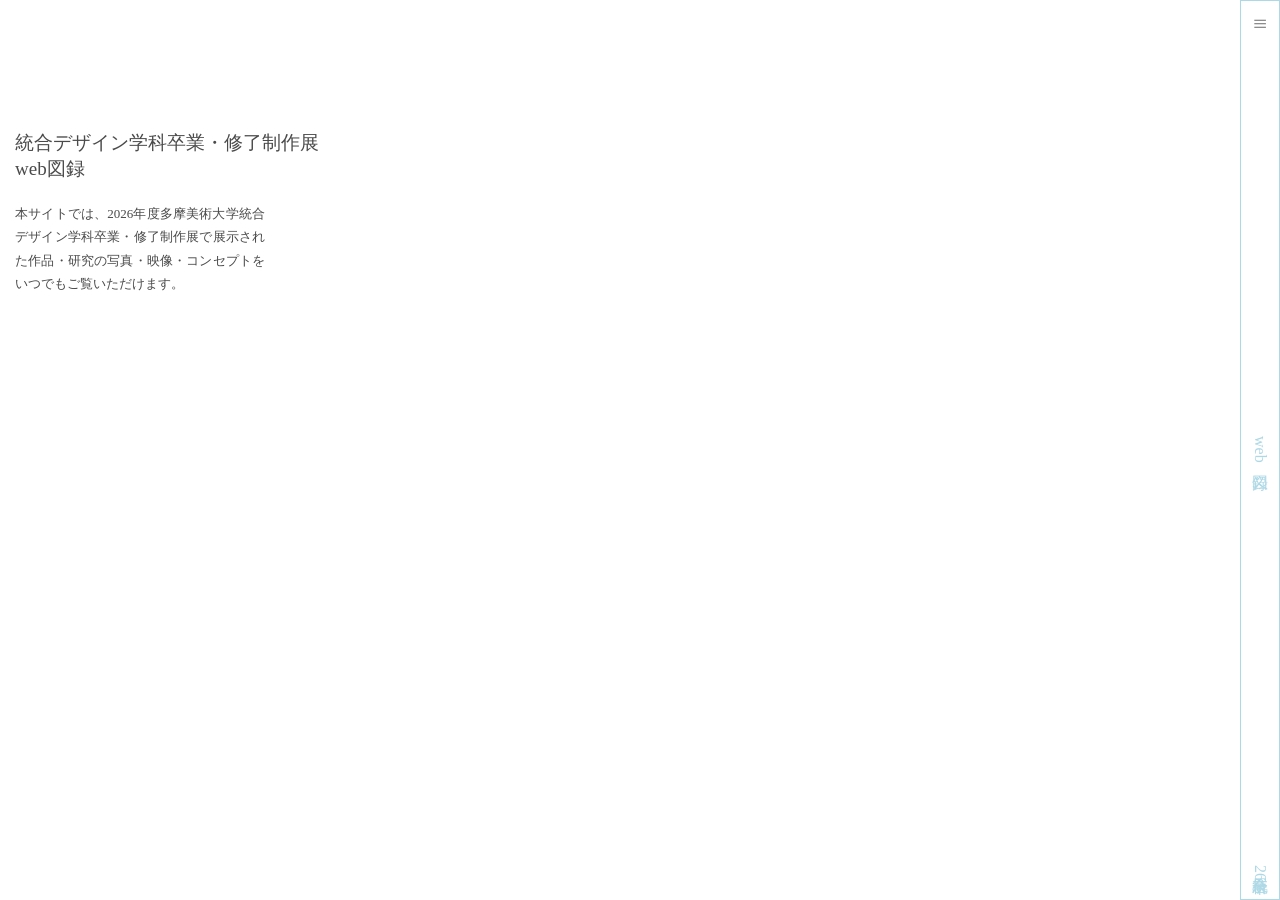
==== index.html @ fc5535fb "update after3/24meeting" ====
<!DOCTYPE html>
<html lang="ja">
<head>
    <meta charset="UTF-8">
    <meta name="viewport" content="width=device-width, initial-scale=1.0">
    <title>Prototype / 統合デザイン学科卒業・修了制作展2026 / web図録</title>
    <link rel="stylesheet" href="common.css">
    <link rel="stylesheet" href="index.css">

</head>

<body>


<!---->

<div class="app-container">


  <main class="main-window">
    <div class="content-wrapper">

      <section class="filter-tags"></section>

      <section class="web-title">
        <a class="title" href="index.html">統合デザイン学科卒業・修了制作展<br>web図録</a>
        <div class="titletext">本サイトでは、2026年度多摩美術大学統合デザイン学科卒業・修了制作展で展示された作品・研究の写真・映像・コンセプトをいつでもご覧いただけます。</div>
      </section>

      <div id="work-list" class="work-grid"></div>

      <div style="height: 400px;"></div> <!--（スクロール確認用のダミー余白）-->
    </div>
  </main>





<nav class="side-bar" id="side-bar">
    <div class="fixed-labels">
      <div class="bar-icon"  id="menu-icon-toggle"><span>≡</span></div>
      <div class="bar-mid"><span class="vertical-text">web図録</span></div>
      <div class="bar-low"><span class="vertical-text">統合卒展26</span></div>
    </div>


<!--左揃えしたいグループを一塊=wrapperにしていき、その中で左揃えにする-->
  <div class="menu-content" id="menu-content">
      <div class="menu-links-wrapper">
        <div class="menu-links">
          <div><a href="index.html" class="linktoTop">web図録トップ</a></div>
          <div><a class="linktoCredit">クレジット</a></div>
          <div><a href="https://integrated.jp/gw26/" class="linktoExhibitionsite">当日のサイト</a></div>
          <div class="sns-links">
            <span><a href="https://www.instagram.com/integrated_gw">Instagram</a></span>
            <span><a href="https://x.com/integrated_gw">X</a></span>
          </div>
        </div>
      </div>

    <div class="exhibition-title">
      <div class="title-jp">
        多摩美術大学<br>
        統合デザイン学科<br>
        卒業・修了制作展 2026
      </div>
      <div class="title-en">
        Tama Art University<br>
        Department of Integrated Design<br>
        Graduation Show 2026
      </div>
    </div>

  <p class="gimmick-info">（つぶつぶをクリックしてみてください。）</p>
  </div>

</nav>




</div>





<script src="common.js"></script>
<script src="index.js"></script>


</body>

</html>
---- common.css ----
html, body {
  width: 100%;
  height: 100%;
  margin: 0;
  padding: 0;
  overflow-x: hidden; /* 横方向のはみ出しを隠す */
  /*position: fixed;*/    /* iPhoneでの「引っ張り更新」などの余計な動きを止める（任意） */
  font-family: "Times","Yu Gothic","游ゴシック",serif;
}


/* 画面全体の器 */
.app-container {
  display: flex;         /* 横並びにする */
  width: 100vw;          /* 画面の横幅いっぱい */
  height: 100vh;         /* 画面の縦幅いっぱい（ここが重要！） */
  overflow: hidden;      /* 画面全体がガタガタ動くのを防ぐ */
}

/* 左側のメイン窓 */
.main-window {
  position: relative;
  padding-top: 0;
  margin-top: 0;
  /*width: calc(100vw - 40px); /*サイドバーの幅を変えたらここも買えること*/
  flex: 1; /* 残りの幅を全て使用する指示 */
  height: 100%;          /* 親（container）と同じ高さにする */
  overflow-y: auto;      /* 中身が溢れたら、この窓の中だけでスクロールさせる */
  overflow-x: hidden;
  z-index: 1;         /* サイドバーより低い数字 */
  -webkit-overflow-scrolling: touch; /* iPhoneでヌルヌル動かすための設定 */
  background-color: #fff;

  /* --- スクロールバーを隠す設定 --- */
  -ms-overflow-style: none;    /* IE, Edge用 */
  scrollbar-width: none;       /* Firefox用 */
}

/* Chrome, Safari, iPhone用 */
.main-window::-webkit-scrollbar {
  display: none;
}




/* メインコンテンツ：バーの幅(40px)分だけ右を空ける */
.sidebar-underrayer{
  padding-right: 40px; 
  box-sizing: border-box;
}

/* 右側のサイドバー */
/* 3/24を受けて、サイドバーについて、メニューを開いていない時はサイドバーのエリア越しに背後をスクロールできるようにする */
.side-bar {
  width: 40px;
  height: 100dvh;  /* safariでは下にあるUIで文字が隠れたりするので、動的ビューポートの高さ(dynamic viewport height)を指定 */
  right: 0;
  top: 0;
  background-color: transparent;
  box-shadow: none;
  /*flex-shrink: 0;        /* 画面が狭くなってもバーが潰れないようにする */

  cursor: pointer;
  position: fixed;
  display: flex;
  align-items: center;
  justify-content: center;
  z-index: 700;

  pointer-events: none; /* サイドバーの初期状態を、指が通り抜ける設定にするため、autoではなくnoneへ */
  touch-action: none; /* このエリアでのスクロールをブラウザに無視させる */

  box-sizing: border-box; /* paddingを幅に含める */
  padding: 20px;
  /*transition: width 0.4s ease;*/
}
.side-bar.is-open {
  width: 100vw;
  background-color: #fff;
  box-shadow: inset 0 0 0 3px #add8e6;
  padding-right: 40px; /* 右側のバーの幅分、内側に押し戻す */
  pointer-events: auto; /* 開いているときは操作可能にするため追加 */
  overflow-y: auto;
}
.side-bar.is-open .fixed-labels {
  background-color: transparent;
  box-shadow: none;
}

/* 縦書きテキスト */
.vertical-text {
  writing-mode: vertical-rl;
  color: #add8e6;
  font-family: "Times","Yu Mincho","游明朝体",serif;
  white-space: nowrap;   /* 改行を防ぐ */

  /* spanを「箱」として認識させ、中の文字を中央へ */
  display: inline-flex;
  align-items: center;
  justify-content: center;
  
  line-height: 1.2em;
  text-align: center;
  margin: 0;
  padding: 0;
  width: 1em;
  margin: 0 0 0 0;

  /* 閉じていても、文字やアイコンは触れるようにする */
  pointer-events: auto;
  touch-action: auto;
  cursor: pointer;
}
.fixed-labels{
  position: absolute;
  top: 0;
  right: 0;
  width: 40px;
  height: 100%;
  z-index: 20;

  display: flex;
  flex-direction: column; /*中身を縦に並べる*/
  justify-content: space-between; /*最初と最後を端っこに配置し、残りをその中央に配置=上中下に均等にばらけさせる*/
  align-items: center; /*横方向(幅の中央)に揃える*/
  box-sizing: border-box;
  pointer-events: none;
  padding: 10px 0 calc(15px + env(safe-area-inset-bottom)) 0;

  box-shadow: inset 0 0 0 1px #add8e6;  /* イラレの「線の位置：内側」と同じ挙動。4つ目の数値は線の広がりを指定 */
  background-color: #fff; /* 閉じている時の白い帯 */
}
/* メニュー画面の時のみ、サイドバー横幅分を引くのではなく画面全体を用いて文字情報を配置 */
/* flexboxは、どれかを基準にして他を順番に選ぶというときに使いやすい 
menu-contentが上端からどのくらいとか、SNSリンクとタイトルの間の距離はこのくらいとか指定してないのに空いているとき、flexboxの自動計算で決まっている。
align-itemsは左右、justfy-contentが上下*/
.menu-content {
  display: none;
  flex-direction: column;
  align-items: center;    /* 基本は全体を中央に寄せる */
  justify-content: center;
  
  width: 100vw; /*画面全体を使用に変更*/ /*calc(100% - 40px); /* 右側の40px（バーの文字分）を除いたエリアで中央に */
  height: 100vh;
  pointer-events: auto;
  font-family: "Times","Yu Gothic","游ゴシック",serif;
  box-sizing: border-box;
  position: relative;
  /*color: #0787ff; /* color: #4b4b4b; */
}
/* 開いた時だけ中身を出す */
.side-bar.is-open .menu-content {
  display: flex;
  flex-direction: column;
}
#menu-icon-toggle{
  color: #888;
  font-size: 25px;
  pointer-events: auto;
  cursor: pointer;
  z-index: 20;
  /*padding: 1px 0 0 0;*/

  /* 閉じていても、文字やアイコンは触れるようにする */
  pointer-events: auto;
  cursor: pointer;
  touch-action: auto;
}





.menu-links {
  display: flex;
  flex-direction: column;
  align-items: flex-start; /* 塊の中では左揃え */
  width: fit-content;      /* 中身の幅に合わせる */
  margin-bottom: 50px;     /* 下の展示和英タイトルとの余白 */
  line-height: 40px;
}
.menu-links a {
  text-decoration: under-line;
  color: #4a4a4a;
  text-align: left;
}
.menu-links-wrapper {
  display: flex;
  flex-direction: column;
  align-items: flex-start; /* ブロックの中のみ左揃え */
  width: fit-content;      /* 中身の幅に合わせる */
  margin-bottom: 80px;
}
.sns-links {
  display: flex;
  font-family: "Times";
  margin-top: 30px;
  gap: 30px;
  color: #4a4a4a;
}

.exhibition-title {
  display: flex;
  flex-direction: row;
  justify-content: center;
  align-items: flex-start;
  width: 100%;
  font-size: 12px;
  line-height: 1.5;
  white-space: nowrap;
  color: #4a4a4a; /* color: #4b4b4b;#0787ff; */
}
.title-jp{
  text-align: left;       /* ブロック内は左揃え */
  margin-right: 30px;     /* 和英タイトルの間の距離 */
}
.title-en {
  text-align: left;
}

.gimmick-info {
  position: absolute;
  bottom: max(70px, env(safe-area-inset-bottom));  left: 50%;
  transform: translateX(-50%);

  text-align: center;
  font-size: 12px;
  color: #888;
  width: 100%;
  white-space: nowrap;
}




/* iPhoneのタップハイライトを消す */
* {
  -webkit-tap-highlight-color: transparent;
}





/* 追加：各ブロック（タグ・題字・作品）を包む袋 */
.content-wrapper {
  display: flex;
  flex-direction: column; /* 中身を縦に並べる */
  align-items: flex-start; /* 中身を左寄せにする */
  width: 100%;
  padding-right: 40px;
  box-sizing: border-box; /* パディングを幅に含める */
}









/* 作品一覧用 */

/* 作品ひとつひとつの塊 */
.work-item {
  width: 100%;
  margin-bottom: 20px; /* 作品同士の縦の間隔 */
}

/* サムネイル画像 */
.work-thumbnail img {
  width: 100%;
  height: auto;
  display: block;
  /* 画像の下に隙間ができないように */
}

/* 作品名と作者名のエリア */
.work-info {
  margin-top: 7px; /* 作品名と画像の間を詰めたい場合はここ */
  display: flex;
  gap: 20px; /* 作品名と作者名の間の隙間 */
  font-size: 14px;
  color: #4a4a4a;
  padding: 0 5px; /* 少しだけ内側に寄せる */
  font-family: "Yu Gothic","游ゴシック",sans-serif;
}

.work-designer {
  color: #4a4a4a;
}

/* 画像が読み込まれるまでの背景（オプション） */
.work-thumbnail {
  background-color: #f9f9f9;
}





/* リンクの初期デザインを打ち消す */
.work-item-link {
  text-decoration: none; /* 下線を消す */
  color: inherit;        /* 文字色を親要素(黒)から引き継ぐ */
  display: block;        /* ブロック全体をクリック可能にする */
  width: 100%;
}

/* iPhoneでタップした時に少し反応させる（任意） */
.work-item-link:active {
  opacity: 0.7;
}
---- index.css ----
.filter-tags {
  font-family: "游ゴシック","Yu Gothic",sans-serif;
  font-size: 13px;
  color: #888;
  display: flex;
  flex-wrap: wrap;       /* 画面端で自動で次の行へ */
  line-height: 2;      /* 行間を少し空けてタップしやすく */
  word-break: break-all; /* 長い単語でも崩れないように */
  margin-top: 10px;
  margin-left: 10px;
}

.filter-tags span {
  cursor: pointer;
  /* padding: 0 5px; ← JSのスペースだけでなくCSSでも微調整可能 */
}
.filter-tags span.active {
  color: magenta;
}



.web-title{
    margin-top: 120px;
    margin-bottom: 0px;
    margin-left: 10px;
    margin-left: 10px;
    margin: 120px 20px 0px 15px;
}
.web-title .title{
    font-family: "Times","游明朝体","Yu Mincho";
    font-size: 19px;
    color: #4a4a4a;
}
.web-title .professor-name{
    font-family: "Times","游明朝体","Yu Mincho";
    font-size: 15px;
    color: #4a4a4a;
    margin-top: 7px;

}
.web-title .titletext{
    font-family: "Times","游明朝体","Yu Mincho";
    font-size: 13px;
    color: #4a4a4a;
    margin: 20px 0 60px 0;
    max-width: 250px;     /* 箱組みのために横幅制限 */
    line-height: 1.8;
    text-align: justify;
}
.web-title a.title {
    color: #4a4a4a;
    text-decoration: none;
}


/* ブロック3：作品一覧 */
.work-grid {
  display: flex;
  flex-direction: column;
  gap: 30px;
  font-family: "游ゴシック","Yu Gothic",sans-serif;
}
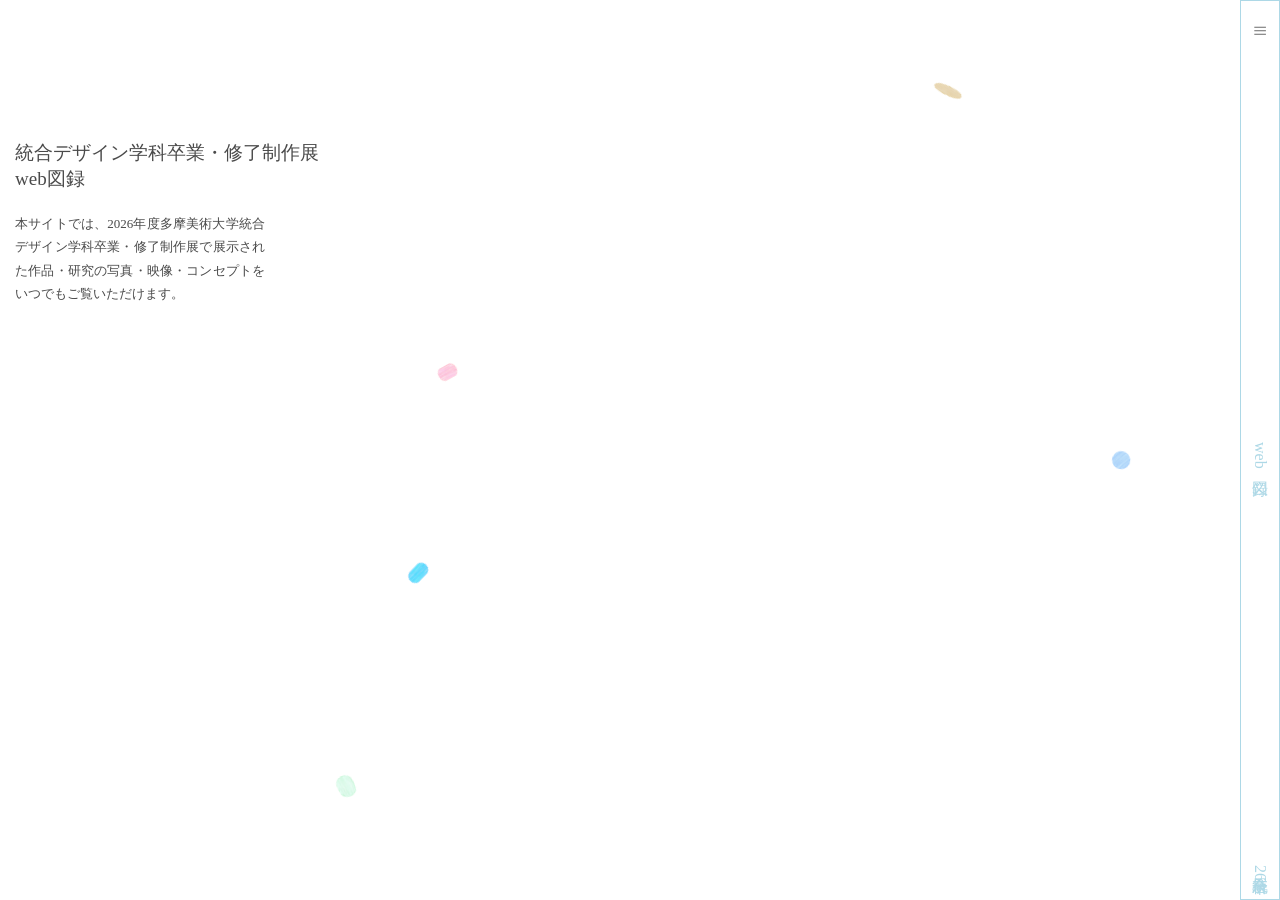
==== commit 5f9a87e3: "つぶつぶクリックギミックの追加をしました！" ====
--- a/index.html
+++ b/index.html
@@ -6,11 +6,13 @@
     <title>Prototype / 統合デザイン学科卒業・修了制作展2026 / web図録</title>
     <link rel="stylesheet" href="common.css">
     <link rel="stylesheet" href="index.css">
+    <link rel="stylesheet" href="tubu-float.css">
 
 </head>
 
 <body>
 
+<div id="tubu-stage" aria-hidden="true"></div>
 
 <!---->
 
@@ -20,10 +22,13 @@
   <main class="main-window">
     <div class="content-wrapper">
 
-      <section class="filter-tags"></section>
+      <div id="project-tags" class="filter-tags"></div>
+      <div id="material-tags" class="filter-tags"></div>
+
 
       <section class="web-title">
         <a class="title" href="index.html">統合デザイン学科卒業・修了制作展<br>web図録</a>
+        <div class="professor-name"></div>
         <div class="titletext">本サイトでは、2026年度多摩美術大学統合デザイン学科卒業・修了制作展で展示された作品・研究の写真・映像・コンセプトをいつでもご覧いただけます。</div>
       </section>
 
@@ -41,7 +46,7 @@
     <div class="fixed-labels">
       <div class="bar-icon"  id="menu-icon-toggle"><span>≡</span></div>
       <div class="bar-mid"><span class="vertical-text">web図録</span></div>
-      <div class="bar-low"><span class="vertical-text">統合卒展26</span></div>
+      <div class="bar-low"><a href="index.html" class="vertical-text link-to-Top"><span class="vertical-text">統合卒展26</span></a></div>
     </div>
 
 
@@ -88,6 +93,7 @@
 
 <script src="common.js"></script>
 <script src="index.js"></script>
+<script src="tubu-float.js"></script>
 
 
 </body>
--- a/common.css
+++ b/common.css
@@ -7,7 +7,7 @@
   padding: 0;
   overflow-x: hidden; /* 横方向のはみ出しを隠す */
   /*position: fixed;*/    /* iPhoneでの「引っ張り更新」などの余計な動きを止める（任意） */
-  font-family: "Times","Yu Gothic","游ゴシック",serif;
+  font-family: "Times","Times New Roman","游ゴシック","游ゴシック体","Yu Gothic","YuGothic",serif;
 }
 
 
@@ -46,11 +46,6 @@
 
 
 
-/* メインコンテンツ：バーの幅(40px)分だけ右を空ける */
-.sidebar-underrayer{
-  padding-right: 40px; 
-  box-sizing: border-box;
-}
 
 /* 右側のサイドバー */
 /* 3/24を受けて、サイドバーについて、メニューを開いていない時はサイドバーのエリア越しに背後をスクロールできるようにする */
@@ -63,7 +58,6 @@
   box-shadow: none;
   /*flex-shrink: 0;        /* 画面が狭くなってもバーが潰れないようにする */
 
-  cursor: pointer;
   position: fixed;
   display: flex;
   align-items: center;
@@ -74,14 +68,13 @@
   touch-action: none; /* このエリアでのスクロールをブラウザに無視させる */
 
   box-sizing: border-box; /* paddingを幅に含める */
-  padding: 20px;
   /*transition: width 0.4s ease;*/
 }
 .side-bar.is-open {
   width: 100vw;
   background-color: #fff;
   box-shadow: inset 0 0 0 3px #add8e6;
-  padding-right: 40px; /* 右側のバーの幅分、内側に押し戻す */
+  /*padding-right: 40px; /* 右側のバーの幅分、内側に押し戻す */
   pointer-events: auto; /* 開いているときは操作可能にするため追加 */
   overflow-y: auto;
 }
@@ -94,7 +87,7 @@
 .vertical-text {
   writing-mode: vertical-rl;
   color: #add8e6;
-  font-family: "Times","Yu Mincho","游明朝体",serif;
+  font-family: "Times","Times New Roman","游明朝体","游明朝","Yu Mincho","YuMincho",serif;
   white-space: nowrap;   /* 改行を防ぐ */
 
   /* spanを「箱」として認識させ、中の文字を中央へ */
@@ -107,7 +100,8 @@
   margin: 0;
   padding: 0;
   width: 1em;
-  margin: 0 0 0 0;
+  margin: 0 0;
+  text-decoration: none;
 
   /* 閉じていても、文字やアイコンは触れるようにする */
   pointer-events: auto;
@@ -138,18 +132,19 @@
 menu-contentが上端からどのくらいとか、SNSリンクとタイトルの間の距離はこのくらいとか指定してないのに空いているとき、flexboxの自動計算で決まっている。
 align-itemsは左右、justfy-contentが上下*/
 .menu-content {
+  width: 100vw; /*画面全体を使用に変更*/ /*calc(100% - 40px); /* 右側の40px（バーの文字分）を除いたエリアで中央に */
+  height: 100dvh;
+  
   display: none;
   flex-direction: column;
   align-items: center;    /* 基本は全体を中央に寄せる */
   justify-content: center;
   
-  width: 100vw; /*画面全体を使用に変更*/ /*calc(100% - 40px); /* 右側の40px（バーの文字分）を除いたエリアで中央に */
-  height: 100vh;
   pointer-events: auto;
-  font-family: "Times","Yu Gothic","游ゴシック",serif;
+  font-family: "Times","Times New Roman","游ゴシック","游ゴシック体","Yu Gothic","YuGothic",sans-serif;
   box-sizing: border-box;
   position: relative;
-  /*color: #0787ff; /* color: #4b4b4b; */
+  padding: 0 40px; /* 左右に40pxずつのマージンを設けて中央揃えを維持し、右端の固定テキストとの衝突を回避 */
 }
 /* 開いた時だけ中身を出す */
 .side-bar.is-open .menu-content {
@@ -159,17 +154,35 @@
 #menu-icon-toggle{
   color: #888;
   font-size: 25px;
-  pointer-events: auto;
-  cursor: pointer;
-  z-index: 20;
-  /*padding: 1px 0 0 0;*/
+  z-index: 900;
+  position: relative;
 
   /* 閉じていても、文字やアイコンは触れるようにする */
   pointer-events: auto;
   cursor: pointer;
   touch-action: auto;
-}
-
+
+  display: flex;           /* 中の ≡ や × を中央に寄せる */
+  align-items: center;     /* 垂直方向中央 */
+  justify-content: center; /* 水平方向中央 */
+
+  width: 40px;             /* バーの幅に合わせる */
+  height: 40px;            /* ≡,×ともに40pxの中に収める */
+  
+  font-size: 25px;         /* 記号の大きさ */
+  line-height: 1;          /* 行間の影響を排除 */
+}
+/* 下2つはサイドバー内の統合卒展26というトップへのリンクに関するもの */
+.link-to-top {
+  text-decoration: none;
+  color: #add8e6; /* 他の文字と色を合わせる */
+  display: block;
+  width: 100%;
+  height: 100%;
+}
+.link-to-top:hover {
+  opacity: 0.7;
+}
 
 
 
@@ -181,6 +194,7 @@
   width: fit-content;      /* 中身の幅に合わせる */
   margin-bottom: 50px;     /* 下の展示和英タイトルとの余白 */
   line-height: 40px;
+  font-family: "Times","Times New Roman","游明朝体","游明朝","Yu Mincho","YuMincho",serif;
 }
 .menu-links a {
   text-decoration: under-line;
@@ -196,7 +210,7 @@
 }
 .sns-links {
   display: flex;
-  font-family: "Times";
+  font-family: "Times","Times New Roman";
   margin-top: 30px;
   gap: 30px;
   color: #4a4a4a;
@@ -281,18 +295,16 @@
 
 /* 作品名と作者名のエリア */
 .work-info {
-  margin-top: 7px; /* 作品名と画像の間を詰めたい場合はここ */
+  margin-top: 7px; /* 作品名と画像の間の距離 */
+  margin-left: 4px;
   display: flex;
   gap: 20px; /* 作品名と作者名の間の隙間 */
   font-size: 14px;
   color: #4a4a4a;
   padding: 0 5px; /* 少しだけ内側に寄せる */
-  font-family: "Yu Gothic","游ゴシック",sans-serif;
-}
-
-.work-designer {
-  color: #4a4a4a;
-}
+  font-family: "游ゴシック","游ゴシック体","Yu Gothic","YuGothic",sans-serif;
+}
+
 
 /* 画像が読み込まれるまでの背景（オプション） */
 .work-thumbnail {
--- a/index.css
+++ b/index.css
@@ -4,7 +4,7 @@
 
 
 .filter-tags {
-  font-family: "游ゴシック","Yu Gothic",sans-serif;
+  font-family: "游ゴシック","游ゴシック体","Yu Gothic","YuGothic",sans-serif;
   font-size: 13px;
   color: #888;
   display: flex;
@@ -33,19 +33,19 @@
     margin: 120px 20px 0px 15px;
 }
 .web-title .title{
-    font-family: "Times","游明朝体","Yu Mincho";
+    font-family: "Times","Times New Roman","游明朝体","游明朝","Yu Mincho","YuMincho",serif;
     font-size: 19px;
     color: #4a4a4a;
 }
 .web-title .professor-name{
-    font-family: "Times","游明朝体","Yu Mincho";
+    font-family: "Times","Times New Roman","游明朝体","游明朝","Yu Mincho","YuMincho",serif;
     font-size: 15px;
     color: #4a4a4a;
     margin-top: 7px;
 
 }
 .web-title .titletext{
-    font-family: "Times","游明朝体","Yu Mincho";
+    font-family: "Times","Times New Roman","游明朝体","游明朝","Yu Mincho","YuMincho",serif;
     font-size: 13px;
     color: #4a4a4a;
     margin: 20px 0 60px 0;
@@ -64,7 +64,7 @@
   display: flex;
   flex-direction: column;
   gap: 30px;
-  font-family: "游ゴシック","Yu Gothic",sans-serif;
+  font-family: "游ゴシック","游ゴシック体","Yu Gothic","YuGothic",sans-serif;
 }
 
 
--- a/tubu-float.css
+++ b/tubu-float.css
@@ -0,0 +1,78 @@
+#tubu-stage {
+  position: fixed;
+  inset: 0;
+  overflow: hidden;
+  pointer-events: none;
+  /* デフォルトはメニューより下 */
+  z-index: 0;
+}
+
+#tubu-stage.menu-open {
+  /* メニューが開いた時だけ手前に表示 */
+  z-index: 720;
+}
+
+/* 通常時は粒が「画像等の後ろ」になるように、main-windowの背景を透過して下に描画できる状態にする */
+html,
+body {
+  background-color: #fff;
+}
+
+.main-window {
+  background-color: transparent;
+}
+
+.tubu-floater {
+  position: absolute;
+  width: 30px;
+  height: 30px;
+  user-select: none;
+  cursor: pointer;
+  will-change: left, top, transform, filter;
+  transform: rotate(var(--rot));
+  /* クリックはJSの座標判定で行う（メニューのクリック優先のため） */
+  pointer-events: none;
+}
+
+.tubu-floater img {
+  width: 100%;
+  height: 100%;
+  object-fit: contain;
+  display: block;
+  pointer-events: none;
+}
+
+@keyframes tubu-burst-out {
+  0% {
+    opacity: 0;
+    transform: translate(0, 0) scale(0.15) rotate(var(--rot));
+  }
+  65% {
+    opacity: 1;
+    transform: translate(var(--bx), var(--by)) scale(1.18) rotate(var(--rot));
+  }
+  100% {
+    opacity: 1;
+    transform: translate(var(--bx), var(--by)) scale(1) rotate(var(--rot));
+  }
+}
+
+@keyframes tubu-shimmer {
+  0% {
+    filter: brightness(1);
+  }
+  35% {
+    filter: brightness(2.4) saturate(0.25);
+  }
+  100% {
+    filter: brightness(1);
+  }
+}
+
+.tubu-floater.spawning {
+  animation: tubu-burst-out 0.45s cubic-bezier(0.22, 1, 0.36, 1) forwards;
+}
+
+.tubu-floater.shimmering {
+  animation: tubu-shimmer var(--shimmer-dur) ease-out forwards;
+}
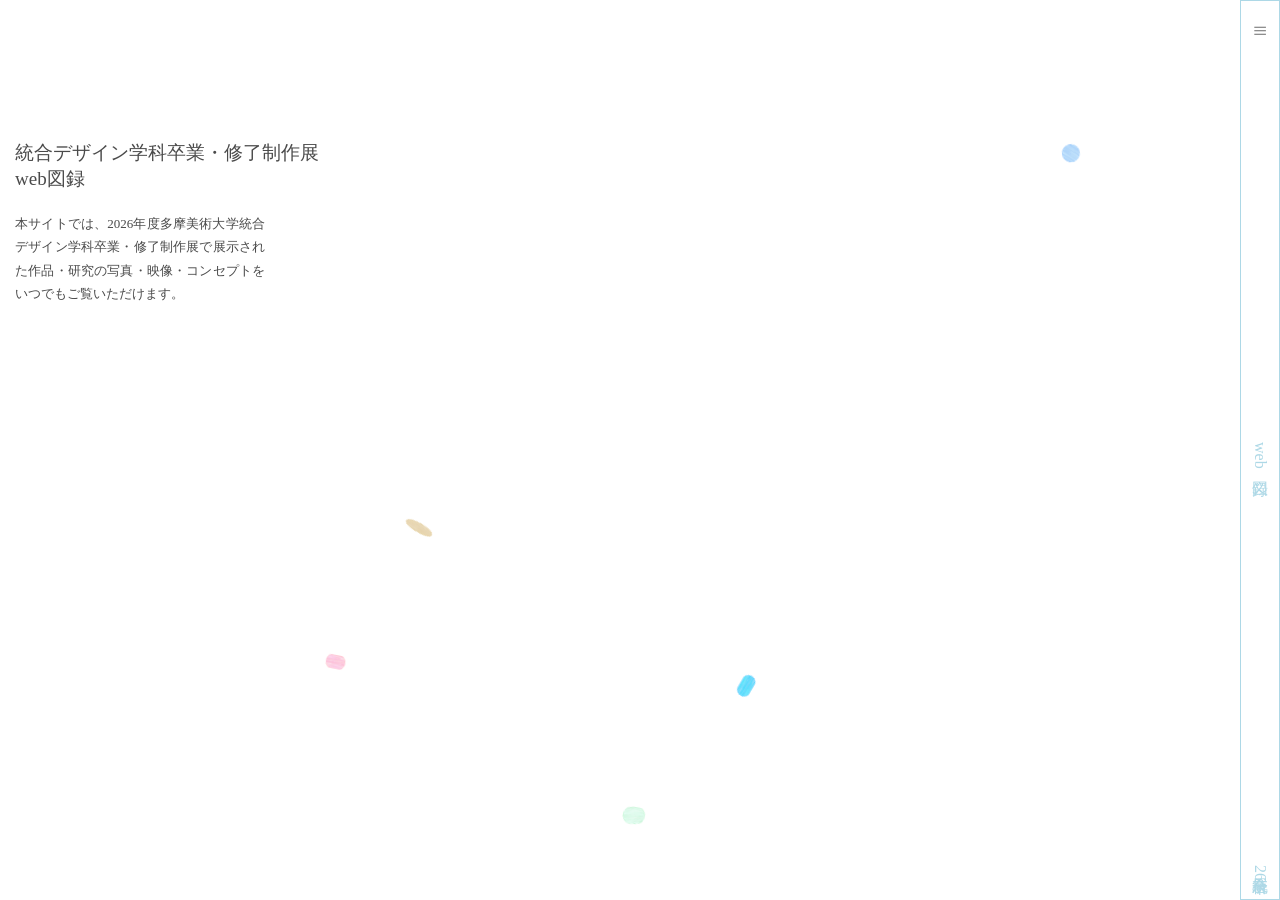
==== commit e48ddf69: "re:つぶつぶクリックギミックの追加をしました！ hubやvercelの設定の問題で反映できていなかったので再反映" ====
--- a/index.html
+++ b/index.html
@@ -13,6 +13,7 @@
 <body>
 
 <div id="tubu-stage" aria-hidden="true"></div>
+
 
 <!---->
 
@@ -98,4 +99,5 @@
 
 </body>
 
-</html>+</html>
+
--- a/tubu-float.css
+++ b/tubu-float.css
@@ -76,3 +76,5 @@
 .tubu-floater.shimmering {
   animation: tubu-shimmer var(--shimmer-dur) ease-out forwards;
 }
+
+
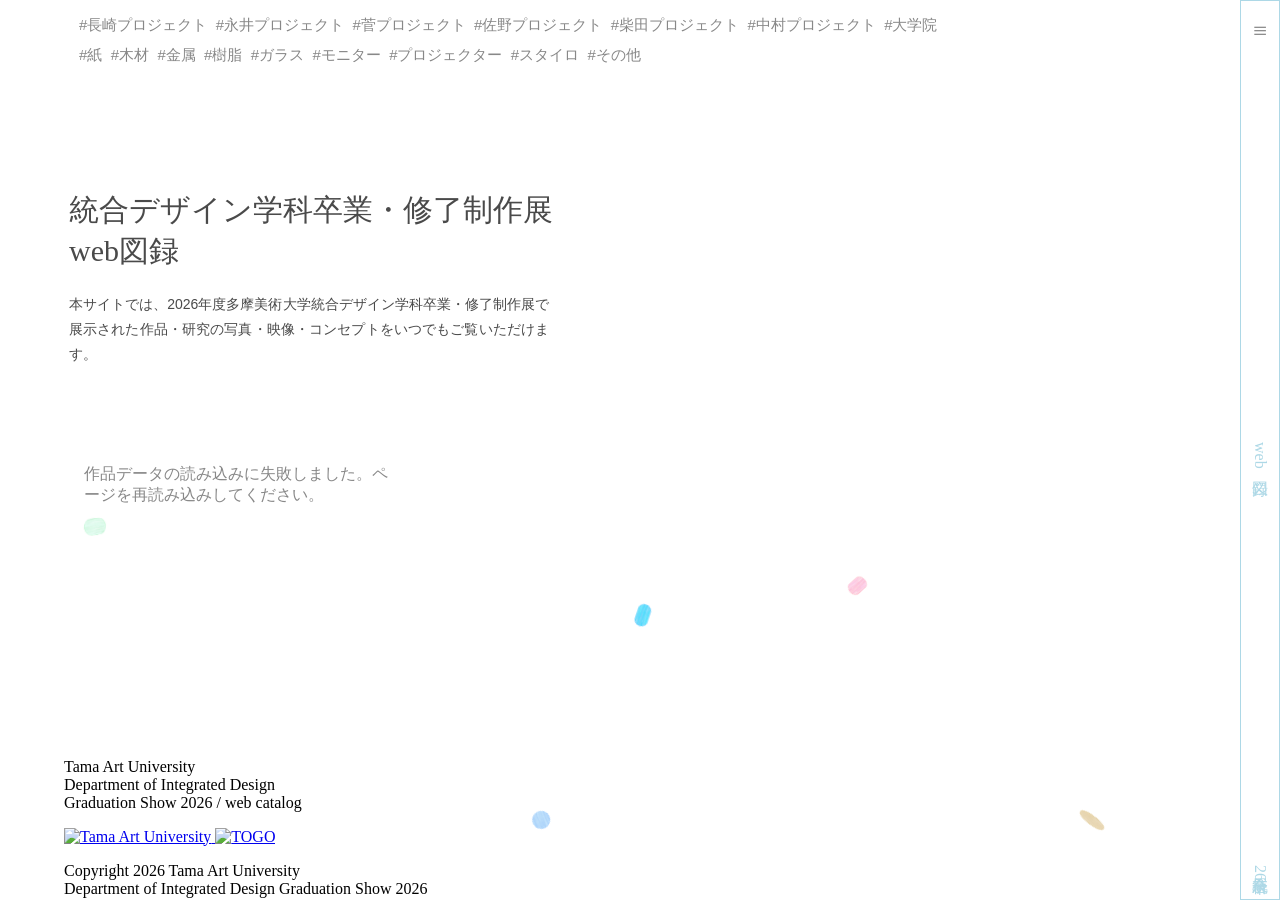
==== commit 4b775e1c: "更新フィルタータグ" ====
--- a/index.html
+++ b/index.html
@@ -3,7 +3,7 @@
 <head>
     <meta charset="UTF-8">
     <meta name="viewport" content="width=device-width, initial-scale=1.0">
-    <title>Prototype / 統合デザイン学科卒業・修了制作展2026 / web図録</title>
+    <title>統合デザイン学科卒業・修了制作展2026 / web図録</title>
     <link rel="stylesheet" href="common.css">
     <link rel="stylesheet" href="index.css">
     <link rel="stylesheet" href="tubu-float.css">
@@ -23,9 +23,11 @@
   <main class="main-window">
     <div class="content-wrapper">
 
+    <div class="filter-tags-wrapper">
       <div id="project-tags" class="filter-tags"></div>
       <div id="material-tags" class="filter-tags"></div>
-
+    </div>
+    
 
       <section class="web-title">
         <a class="title" href="index.html">統合デザイン学科卒業・修了制作展<br>web図録</a>
@@ -33,9 +35,39 @@
         <div class="titletext">本サイトでは、2026年度多摩美術大学統合デザイン学科卒業・修了制作展で展示された作品・研究の写真・映像・コンセプトをいつでもご覧いただけます。</div>
       </section>
 
-      <div id="work-list" class="work-grid"></div>
+      <div id="work-list" class="work-grid for-index"></div>
 
-      <div style="height: 400px;"></div> <!--（スクロール確認用のダミー余白）-->
+      <div style="height: 200px;"></div> <!--（スクロール確認用のダミー余白）-->
+
+
+      
+      <footer>
+        <div class="footer_content">
+
+        <p class="footer-text">
+          Tama Art University<br>
+          Department of Integrated Design<br>
+          Graduation Show 2026 / web catalog
+        </p>
+
+        <div class="footer-bottom">
+          <div class="footer-logos">
+            <a href="https://www.tamabi.ac.jp/">
+              <img src="./images/logo/univlogo4x.webp" alt="Tama Art University" class="footer-logo">
+            </a>
+            <a href="https://integrated.jp/" target="_blank">
+              <img src="./images/logo/departmentlogo4x.webp" alt="TOGO" class="footer-logo">
+            </a>
+          </div>
+
+        <p id="copyright">
+          Copyright 2026 Tama Art University<br>
+          Department of Integrated Design Graduation Show 2026
+        </p>
+        </div>
+        </div>
+      </footer>
+
     </div>
   </main>
 
--- a/common.css
+++ b/common.css
@@ -36,6 +36,10 @@
   /* --- スクロールバーを隠す設定 --- */
   -ms-overflow-style: none;    /* IE, Edge用 */
   scrollbar-width: none;       /* Firefox用 */
+
+  display: flex;
+  flex-direction: column;
+  align-items: stretch;
 }
 
 /* Chrome, Safari, iPhone用 */
@@ -77,6 +81,7 @@
   /*padding-right: 40px; /* 右側のバーの幅分、内側に押し戻す */
   pointer-events: auto; /* 開いているときは操作可能にするため追加 */
   overflow-y: auto;
+  font-family: "Times","Times New Roman","游明朝体","游明朝","Yu Mincho","YuMincho",serif;
 }
 .side-bar.is-open .fixed-labels {
   background-color: transparent;
@@ -134,17 +139,17 @@
 .menu-content {
   width: 100vw; /*画面全体を使用に変更*/ /*calc(100% - 40px); /* 右側の40px（バーの文字分）を除いたエリアで中央に */
   height: 100dvh;
+  padding-top: 22dvh; /* 画面の一番上からどのくらい下げるか */
   
   display: none;
   flex-direction: column;
-  align-items: center;    /* 基本は全体を中央に寄せる */
-  justify-content: center;
+  align-items: center;    /* 横軸では中央揃え */
+  justify-content: flex-start; /* 縦軸では中央揃えにしない */
   
   pointer-events: auto;
   font-family: "Times","Times New Roman","游ゴシック","游ゴシック体","Yu Gothic","YuGothic",sans-serif;
   box-sizing: border-box;
   position: relative;
-  padding: 0 40px; /* 左右に40pxずつのマージンを設けて中央揃えを維持し、右端の固定テキストとの衝突を回避 */
 }
 /* 開いた時だけ中身を出す */
 .side-bar.is-open .menu-content {
@@ -172,6 +177,8 @@
   font-size: 25px;         /* 記号の大きさ */
   line-height: 1;          /* 行間の影響を排除 */
 }
+
+
 /* 下2つはサイドバー内の統合卒展26というトップへのリンクに関するもの */
 .link-to-top {
   text-decoration: none;
@@ -184,30 +191,45 @@
   opacity: 0.7;
 }
 
+/* サイドバー下の卒展26のリンク当たり判定を広げる */
+.link-to-Top{
+  position: relative;
+}
+.link-to-Top::after{
+  content: "";
+  position:absolute;
+
+  /* 文字を中心に、上下左右に判定をどれくらい広げるか(透明なクッションをつける) */
+  top: -15px;    /* 上に20px広げる */
+  bottom: -15px; /* 下に15px広げる */
+  left: -10px;   /* 左に10px広げる（バーの外側へ） */
+  right: -10px;  /* 右に10px広げる（バーの内側へ） */
+  
+  /* このクッションも「リンクの一部」として指に反応させる */
+  pointer-events: auto;
+  cursor: pointer;
+  /*background-color: rgba(255, 0, 0, 0.3); z-index: -1; /* どこまでが当たり判定になっているか色付けて見れる */
+}
 
 
 
 .menu-links {
+  font-size: 16px;
   display: flex;
   flex-direction: column;
   align-items: flex-start; /* 塊の中では左揃え */
   width: fit-content;      /* 中身の幅に合わせる */
-  margin-bottom: 50px;     /* 下の展示和英タイトルとの余白 */
   line-height: 40px;
   font-family: "Times","Times New Roman","游明朝体","游明朝","Yu Mincho","YuMincho",serif;
+  white-space: nowrap;
 }
 .menu-links a {
-  text-decoration: under-line;
+  text-decoration: none;
   color: #4a4a4a;
   text-align: left;
-}
-.menu-links-wrapper {
-  display: flex;
-  flex-direction: column;
-  align-items: flex-start; /* ブロックの中のみ左揃え */
-  width: fit-content;      /* 中身の幅に合わせる */
-  margin-bottom: 80px;
-}
+  transition: color 0.3s ease;
+}
+
 .sns-links {
   display: flex;
   font-family: "Times","Times New Roman";
@@ -215,6 +237,14 @@
   gap: 30px;
   color: #4a4a4a;
 }
+.menu-links-wrapper {
+  display: flex;
+  flex-direction: column;
+  align-items: flex-start; /* ブロックの中のみ左揃え */
+  width: fit-content;      /* 中身の幅に合わせる */
+  margin: 0 auto 0 auto;  /* rightとleftでは左右中央に配置。bottomをタイトルとの距離を指定 */
+}
+
 
 .exhibition-title {
   display: flex;
@@ -224,8 +254,11 @@
   width: 100%;
   font-size: 12px;
   line-height: 1.5;
+  margin-top: auto;
+  margin-bottom: 12dvh;
   white-space: nowrap;
   color: #4a4a4a; /* color: #4b4b4b;#0787ff; */
+  font-family: "Times","Times New Roman","游明朝体","游明朝","Yu Mincho","YuMincho",serif;
 }
 .title-jp{
   text-align: left;       /* ブロック内は左揃え */
@@ -236,18 +269,17 @@
 }
 
 .gimmick-info {
-  position: absolute;
-  bottom: max(70px, env(safe-area-inset-bottom));  left: 50%;
-  transform: translateX(-50%);
+  position: relative;
+  margin-bottom: max(7dvh, env(safe-area-inset-bottom));
 
   text-align: center;
   font-size: 12px;
   color: #888;
   width: 100%;
   white-space: nowrap;
-}
-
-
+  font-family: "游明朝体","游明朝","Yu Mincho","YuMincho",serif;
+  pointer-events: none;
+}
 
 
 /* iPhoneのタップハイライトを消す */
@@ -259,26 +291,32 @@
 
 
 
-/* 追加：各ブロック（タグ・題字・作品）を包む袋 */
+/* 各ブロック（タグ・題字・作品）を包む袋 */
 .content-wrapper {
   display: flex;
   flex-direction: column; /* 中身を縦に並べる */
-  align-items: flex-start; /* 中身を左寄せにする */
-  width: 100%;
-  padding-right: 40px;
+  align-items: stretch;
+  width: 100%;
+  padding-right: 40px; /* サイドバー分の余白をとり、作品表示部分がバーの下に行かないようにする */
   box-sizing: border-box; /* パディングを幅に含める */
-}
-
-
-
-
-
-
-
-
+  position: relative;
+}
+
+
+
+
+
+
+
+/* 作品一覧　トップの一覧と個別ページのレコメンドで共通使用 */
+.work-grid {
+  display: grid;
+  gap: 30px;
+  font-family: "游ゴシック","游ゴシック体","Yu Gothic","YuGothic",sans-serif;
+  box-sizing: border-box;
+}
 
 /* 作品一覧用 */
-
 /* 作品ひとつひとつの塊 */
 .work-item {
   width: 100%;
@@ -290,29 +328,36 @@
   width: 100%;
   height: auto;
   display: block;
-  /* 画像の下に隙間ができないように */
+  filter: none;
+
+  filter: grayscale(0%);     /* 彩度100%（カラー） */
+  transition: filter 0.4s ease;
 }
 
 /* 作品名と作者名のエリア */
 .work-info {
-  margin-top: 7px; /* 作品名と画像の間の距離 */
-  margin-left: 4px;
-  display: flex;
-  gap: 20px; /* 作品名と作者名の間の隙間 */
+  margin: 12px 4px 0 4px; /* topは作品名と画像の間の距離。rightとleftは左右の余白 */
+  display: flex;
+  column-gap: 20px; /* 横並び時の作品名と作者名の間の隙間 */
+  row-gap: 8px;
   font-size: 14px;
   color: #4a4a4a;
   padding: 0 5px; /* 少しだけ内側に寄せる */
   font-family: "游ゴシック","游ゴシック体","Yu Gothic","YuGothic",sans-serif;
-}
-
+  flex-wrap: wrap;
+  line-height: 1.5;
+  transition: color 0.3s ease;
+}
 
 /* 画像が読み込まれるまでの背景（オプション） */
 .work-thumbnail {
+  /*background-color: #f9f9f9;*/
+
   background-color: #f9f9f9;
-}
-
-
-
+  position: relative;
+  overflow: hidden;
+  display: block;
+}
 
 
 /* リンクの初期デザインを打ち消す */
@@ -323,7 +368,116 @@
   width: 100%;
 }
 
+
+
+.work-thumbnail::after {
+  content: "";
+  position: absolute;
+  top: 0;
+  left: 0;
+  width: 100%;
+  height: 100%;
+  background-color: #00aeef; /* 色指定*/
+  opacity: 0;             /* 初期状態は透明 */
+  mix-blend-mode: screen; /* 画像と色を「スクリーン」でブレンド（白い部分が青く光る） */
+  transition: opacity 0.3s ease; /* 青くなるのをスムーズにする */
+  pointer-events: none;    /* クリックを画像本体に伝える */
+}
+
+
+
+
+/* ホバー演出がタッチする機材で残ったりしないように調整 */
+/* PC用 */
+@media (hover: hover) {
+/* 4. リンク（親）にホバーした時、中のオーバーレイ（子）を表示する */
+.work-item-link:hover .work-thumbnail::after {
+  opacity: 1; /* ホバー時は青い層を重ねる */
+}
+.work-item-link:hover .work-info{
+  color: magenta;
+  transition: 0.3s ease;
+}
+.work-item-link:hover .work-thumbnail img {
+  filter: grayscale(100%);
+  transition: filter 0.3s ease;
+}
+
+
+.menu-links a:hover{
+  color: magenta;
+  text-decoration: underline;
+  transition: 0.3s;
+}
+}
+/* スマホ用 */
+@media (hover: none) {
 /* iPhoneでタップした時に少し反応させる（任意） */
-.work-item-link:active {
-  opacity: 0.7;
-}
+/*.work-item-link:active {  opacity: 0.7;}*/
+
+/* スマホなどタップ操作系での反応の試作(ホバーなどとケンカするなら消す。代わりに上のactiveを復活) */
+.work-item-link:active .work-thumbnail::after{
+  opacity: 0.5;
+  transition: 0s;
+}
+.work-thumbnail::after{
+  transition: opacity 1.5s ease;
+}
+.work-item-link:active .work-thumbnail img {
+  filter: grayscale(100%);
+  transition: filter 0s;
+}
+.menu-links a{
+  transition: color 1.2s ease;
+}
+.work-item-link:active .work-info{
+  color: magenta;
+  transition: color 0s;
+}
+
+.menu-links a:active{
+  color: magenta;
+  text-decoration: underline;
+  transition: 0s;
+}
+}
+
+
+
+
+
+
+/*レスポンシブ*/
+
+@media (min-width: 820px) {
+  .menu-links {
+    font-size: 20px;
+    margin-bottom: 60px;     /* 下の展示和英タイトルとの余白 */
+    line-height: 60px;
+  }
+  .sns-links {
+    font-size: 20px;
+    margin-top: 40px;
+  }
+  .exhibition-title, .gimmick-info {
+    font-size: 16px;
+  }
+  .title-jp{
+      margin-right: 40px;     /* 和英タイトルの間の距離 */
+  }
+}
+
+
+
+
+/*レスポンシブ*/
+
+/* 試しに広い画面の時のみサイドバーの当たり判定をバー全体にする(バー上ではスクロールできなくなる) */
+@media (min-width: 600px) {
+  .fixed-labels {
+    pointer-events: auto; /* 帯全体でクリックに反応するようにする */
+    cursor: pointer;      /* どこを触っても指マークが出るようにする */
+  }
+}
+
+
--- a/index.css
+++ b/index.css
@@ -5,31 +5,54 @@
 
 .filter-tags {
   font-family: "游ゴシック","游ゴシック体","Yu Gothic","YuGothic",sans-serif;
-  font-size: 13px;
+  font-size: 12px;
   color: #888;
   display: flex;
   flex-wrap: wrap;       /* 画面端で自動で次の行へ */
   line-height: 2;      /* 行間を少し空けてタップしやすく */
-  word-break: break-all; /* 長い単語でも崩れないように */
-  margin-top: 10px;
-  margin-left: 10px;
 }
 
 .filter-tags span {
   cursor: pointer;
   /* padding: 0 5px; ← JSのスペースだけでなくCSSでも微調整可能 */
+  transition: color 0.3s ease;
+  white-space: nowrap;
 }
 .filter-tags span.active {
   color: magenta;
 }
 
+.filter-tags-wrapper{
+  margin-top: 10px;
+  margin-left: 10px;
+}
+
+
+
+/* ホバー演出がタッチする機材で残ったりしないように調整 */
+/* PC用 */
+@media (hover: hover) {
+.filter-tags span:hover{
+  color: magenta;
+  transition: 0.3s ease;
+}
+.filter-tags span.active:hover{
+  color: magenta;
+  opacity: 0.3;
+  transition: 0.3s ease;
+}
+}
+/* スマホ用 */
+@media (hover: none) {
+.filter-tags span.active {
+  color: magenta;
+}
+}
+
+
 
 
 .web-title{
-    margin-top: 120px;
-    margin-bottom: 0px;
-    margin-left: 10px;
-    margin-left: 10px;
     margin: 120px 20px 0px 15px;
 }
 .web-title .title{
@@ -45,13 +68,14 @@
 
 }
 .web-title .titletext{
-    font-family: "Times","Times New Roman","游明朝体","游明朝","Yu Mincho","YuMincho",serif;
-    font-size: 13px;
+    font-family: "游ゴシック","游ゴシック体","Yu Gothic","YuGothic",sans-serif;
+    font-size: 12px;
     color: #4a4a4a;
     margin: 20px 0 60px 0;
-    max-width: 250px;     /* 箱組みのために横幅制限 */
+    max-width: 350px;     /* 箱組みのために横幅制限 */
     line-height: 1.8;
     text-align: justify;
+    white-space: pre-wrap;
 }
 .web-title a.title {
     color: #4a4a4a;
@@ -59,13 +83,95 @@
 }
 
 
-/* ブロック3：作品一覧 */
-.work-grid {
-  display: flex;
-  flex-direction: column;
-  gap: 30px;
-  font-family: "游ゴシック","游ゴシック体","Yu Gothic","YuGothic",sans-serif;
+.work-grid.for-index{
+  grid-template-columns: 1fr;
 }
 
 
 
+
+
+
+/* レスポンシブ */
+
+
+@media (max-width:599px) {
+      .filter-tags-wrapper {
+        display: flex;
+        flex-wrap: wrap;
+      }
+    #project-tags, #material-tags {
+        display: contents; /* divの枠を消して中身だけ出す */
+      }      
+}
+
+
+
+/* 600px〜819px: 1列・左右に余白 */
+@media (min-width: 600px) {
+  .content-wrapper {
+    padding-left: 7%;
+    padding-right: calc(40px + 7%);
+  }
+  #project-tags, #material-tags {
+    display: flex;
+    flex-wrap: wrap;
+  }
+  .filter-tags{
+    margin-left: 5px;
+  }
+  .web-title{
+    margin-left: 5px;
+  }
+  .work-info{
+    padding: 0;
+    margin-left: 4px;
+  }
+  .web-title .titletext{
+    font-size: 14px;
+    max-width: 400px;     /* 箱組みのために横幅制限 */
+  }
+
+}
+
+/* 820px〜1179px: 2列 */
+@media (min-width: 820px) {
+  .work-grid.for-index {
+    grid-template-columns: repeat(2, 1fr);
+    gap: 30px;
+  }
+  .content-wrapper {
+    padding-left: 5%;
+    padding-right: calc(40px + 5%);
+  }
+
+  .filter-tags{
+    font-size: 15px;
+  }
+  .web-title .title{
+    font-size: 30px;
+  }
+  .web-title .professor-name{
+    font-size: 20px;
+  }
+  .web-title .titletext{
+    max-width: 480px;     /* 箱組みのために横幅制限 */
+  }
+}
+
+/* 1180px〜: 3列・最大幅制限 */
+@media (min-width: 1180px) {
+  .work-grid.for-index {
+    grid-template-columns: repeat(3, 1fr);
+    gap: 30px;
+  }
+  .content-wrapper {
+    max-width: 1500px; /* 最大幅 */
+    width: 100%;
+    padding-right: calc(40px + 5%); /* サイドバーの幅40px+余白 */
+    padding-left: 5%;
+    box-sizing: border-box;
+    margin: 0 auto;
+  }
+}
+
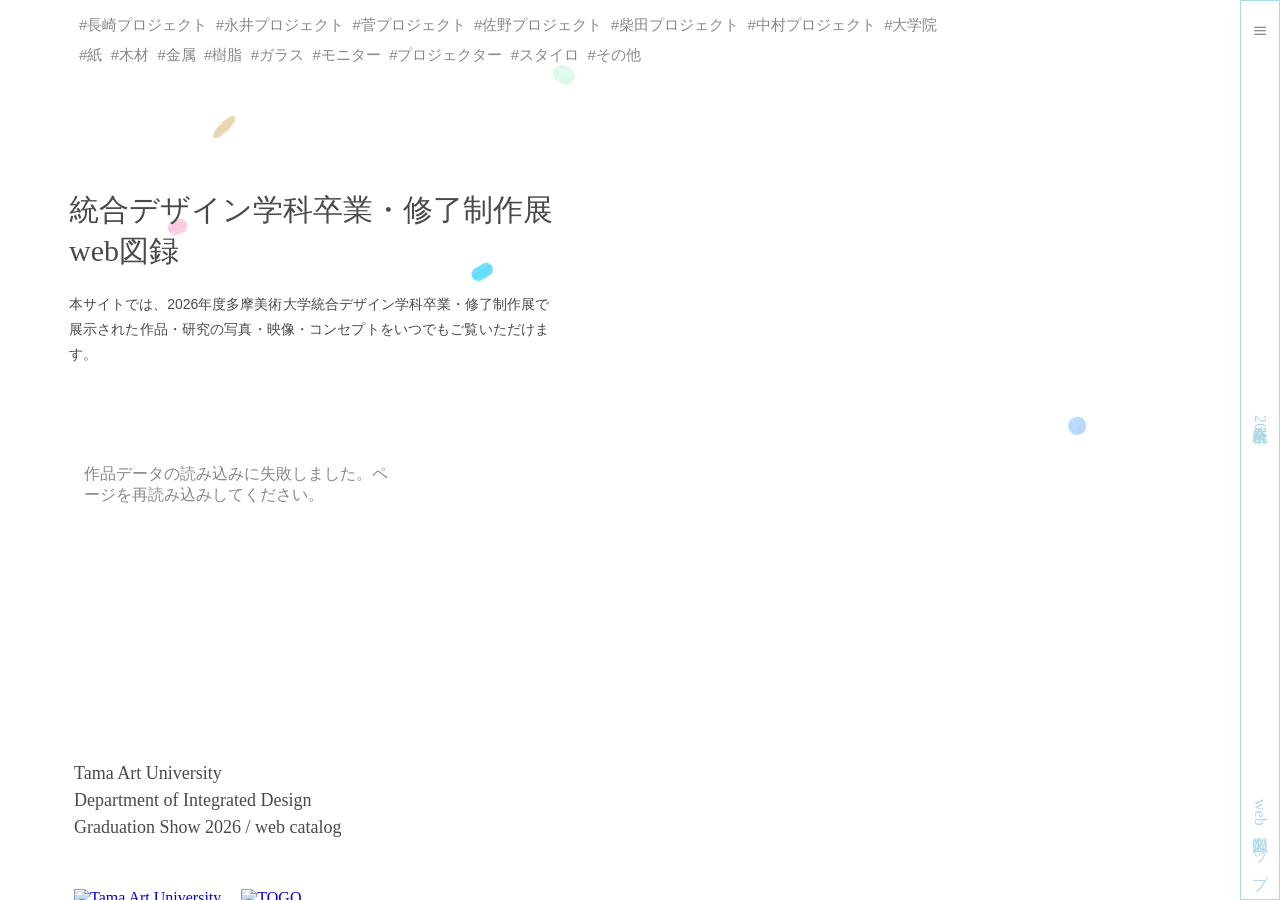
==== commit d852e860: "更新html&css&画像名" ====
--- a/index.html
+++ b/index.html
@@ -78,9 +78,10 @@
 <nav class="side-bar" id="side-bar">
     <div class="fixed-labels">
       <div class="bar-icon"  id="menu-icon-toggle"><span>≡</span></div>
-      <div class="bar-mid"><span class="vertical-text">web図録</span></div>
-      <div class="bar-low"><a href="index.html" class="vertical-text link-to-Top"><span class="vertical-text">統合卒展26</span></a></div>
+      <div class="bar-mid"><span class="vertical-text">統合卒展26</span></div>
+      <div class="bar-low"><a href="index.html" class="vertical-text link-to-Top"><span class="vertical-text">web図録トップ</span></a></div>
     </div>
+<!--サイドバーの字は、前は真ん中がweb図録、下が統合卒展26だった-->
 
 
 <!--左揃えしたいグループを一塊=wrapperにしていき、その中で左揃えにする-->
@@ -89,10 +90,10 @@
         <div class="menu-links">
           <div><a href="index.html" class="linktoTop">web図録トップ</a></div>
           <div><a class="linktoCredit">クレジット</a></div>
-          <div><a href="https://integrated.jp/gw26/" class="linktoExhibitionsite">当日のサイト</a></div>
+          <div><a href="https://integrated.jp/gw26/" class="linktoExhibitionsite" target="_blank" rel="noopener noreferrer">当日のサイト</a></div>
           <div class="sns-links">
-            <span><a href="https://www.instagram.com/integrated_gw">Instagram</a></span>
-            <span><a href="https://x.com/integrated_gw">X</a></span>
+            <span><a href="https://www.instagram.com/integrated_gw" target="_blank" rel="noopener noreferrer">Instagram</a></span>
+            <span><a href="https://x.com/integrated_gw" target="_blank" rel="noopener noreferrer">X</a></span>
           </div>
         </div>
       </div>
--- a/common.css
+++ b/common.css
@@ -326,12 +326,17 @@
 /* サムネイル画像 */
 .work-thumbnail img {
   width: 100%;
-  height: auto;
+  /*height: auto;*/ /* サムネイルを正方形化試作 */
   display: block;
   filter: none;
 
   filter: grayscale(0%);     /* 彩度100%（カラー） */
   transition: filter 0.4s ease;
+
+  /* サムネイルを正方形化試作 */
+  height: 100%;
+  object-fit: cover; /* 正方形に収まるようにトリミング */
+  object-position: center; /* 中央を基準にトリミング */
 }
 
 /* 作品名と作者名のエリア */
@@ -357,6 +362,9 @@
   position: relative;
   overflow: hidden;
   display: block;
+
+  /* サムネイルを正方形化試作 */
+  aspect-ratio: 1 / 1; /* 正方形に固定 */
 }
 
 
@@ -445,9 +453,46 @@
 
 
 
+footer{
+  padding: 0 30px 25px 30px;  
+  font-family: "Times","Times New Roman","游明朝体","游明朝","Yu Mincho","YuMincho",serif;
+  color: #4a4a4a;
+}
+.footer-text{
+  display: flex;
+  font-size: 18px;
+  line-height: 1.5;
+  padding-bottom: 30px;
+}
+.footer-logos{
+  display: flex;
+  gap: 20px;
+  align-items: center;
+  padding-bottom: 15px;
+}
+.footer-logo{
+  height: auto;
+  max-height: 32px;
+  width: auto;
+}
+#copyright{
+  font-size: 12px;
+  line-height: 1.4;
+  padding-left: 0px;
+}
+
+
 
 
 /*レスポンシブ*/
+
+@media (min-width:600px)  {
+  footer {
+    padding: 0 10px 50px 10px;
+  }
+}
+
+
 
 @media (min-width: 820px) {
   .menu-links {
@@ -465,6 +510,7 @@
   .title-jp{
       margin-right: 40px;     /* 和英タイトルの間の距離 */
   }
+  
 }
 
 
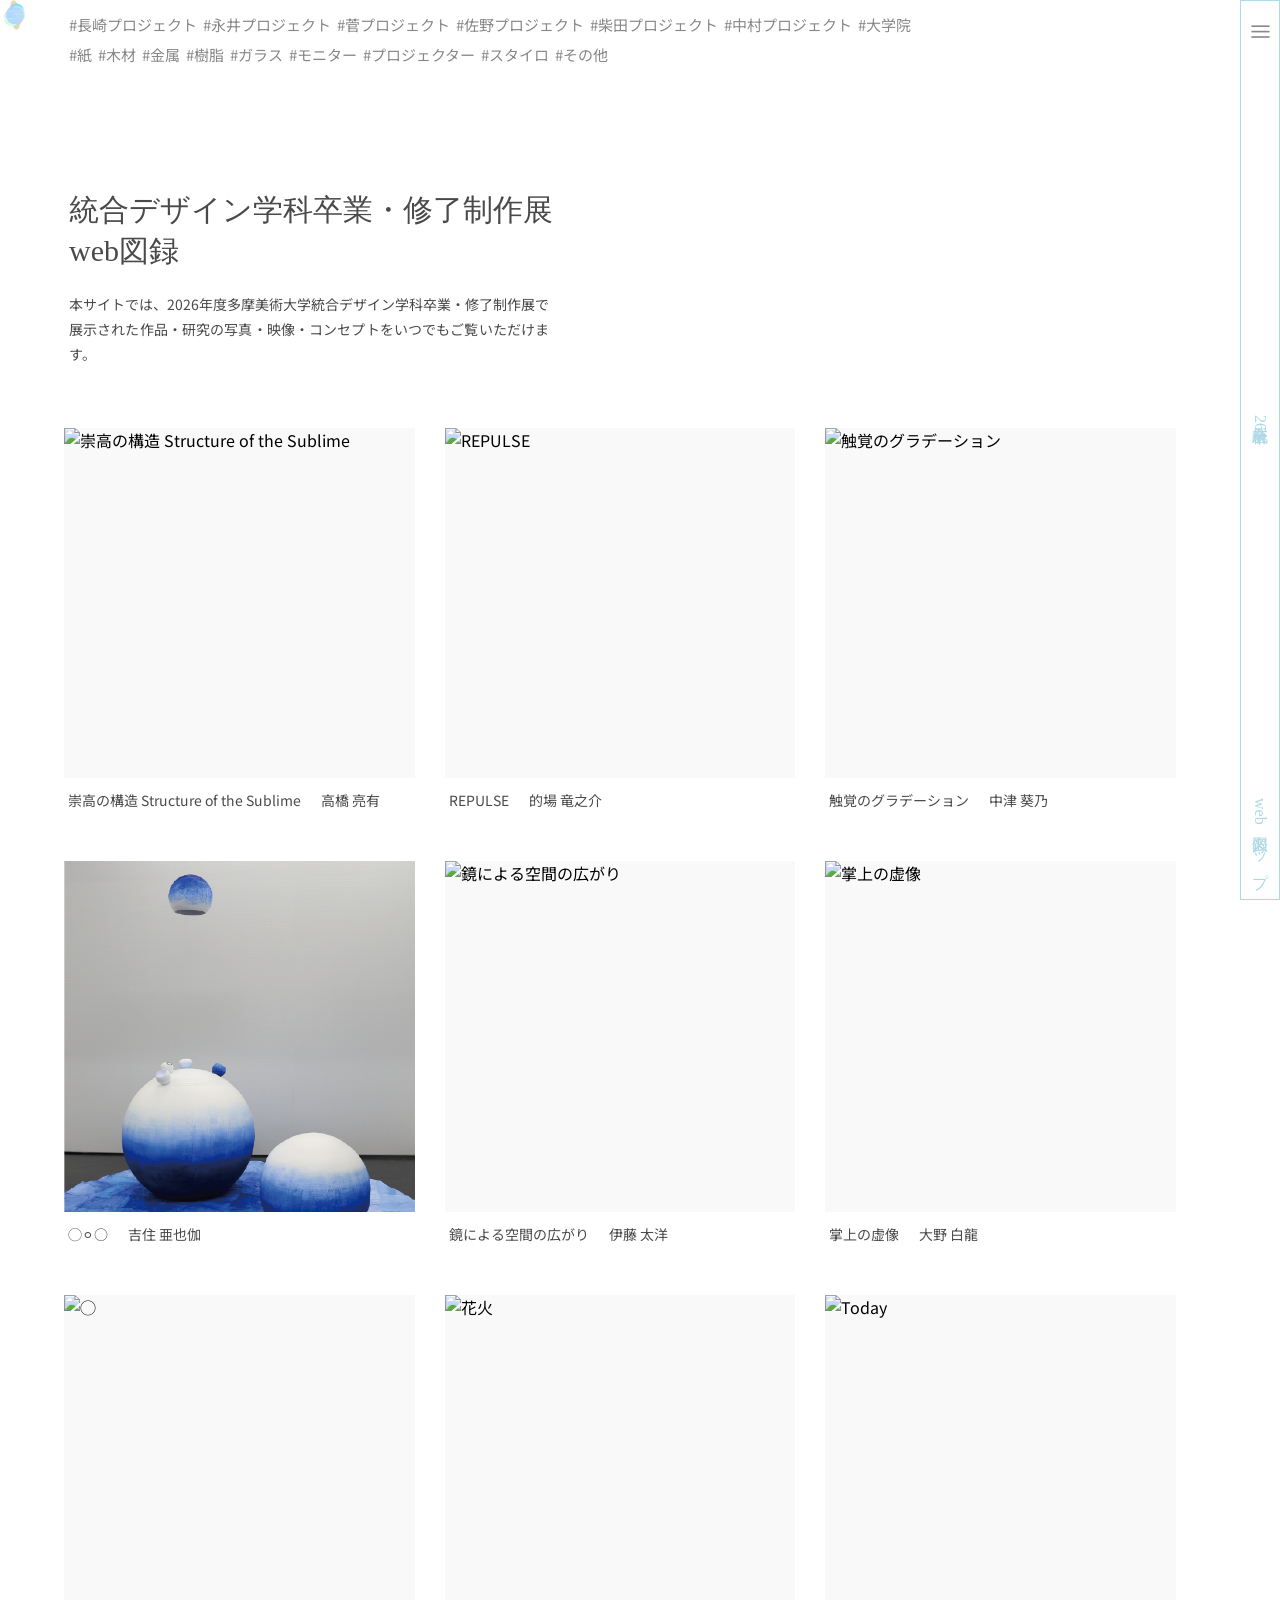
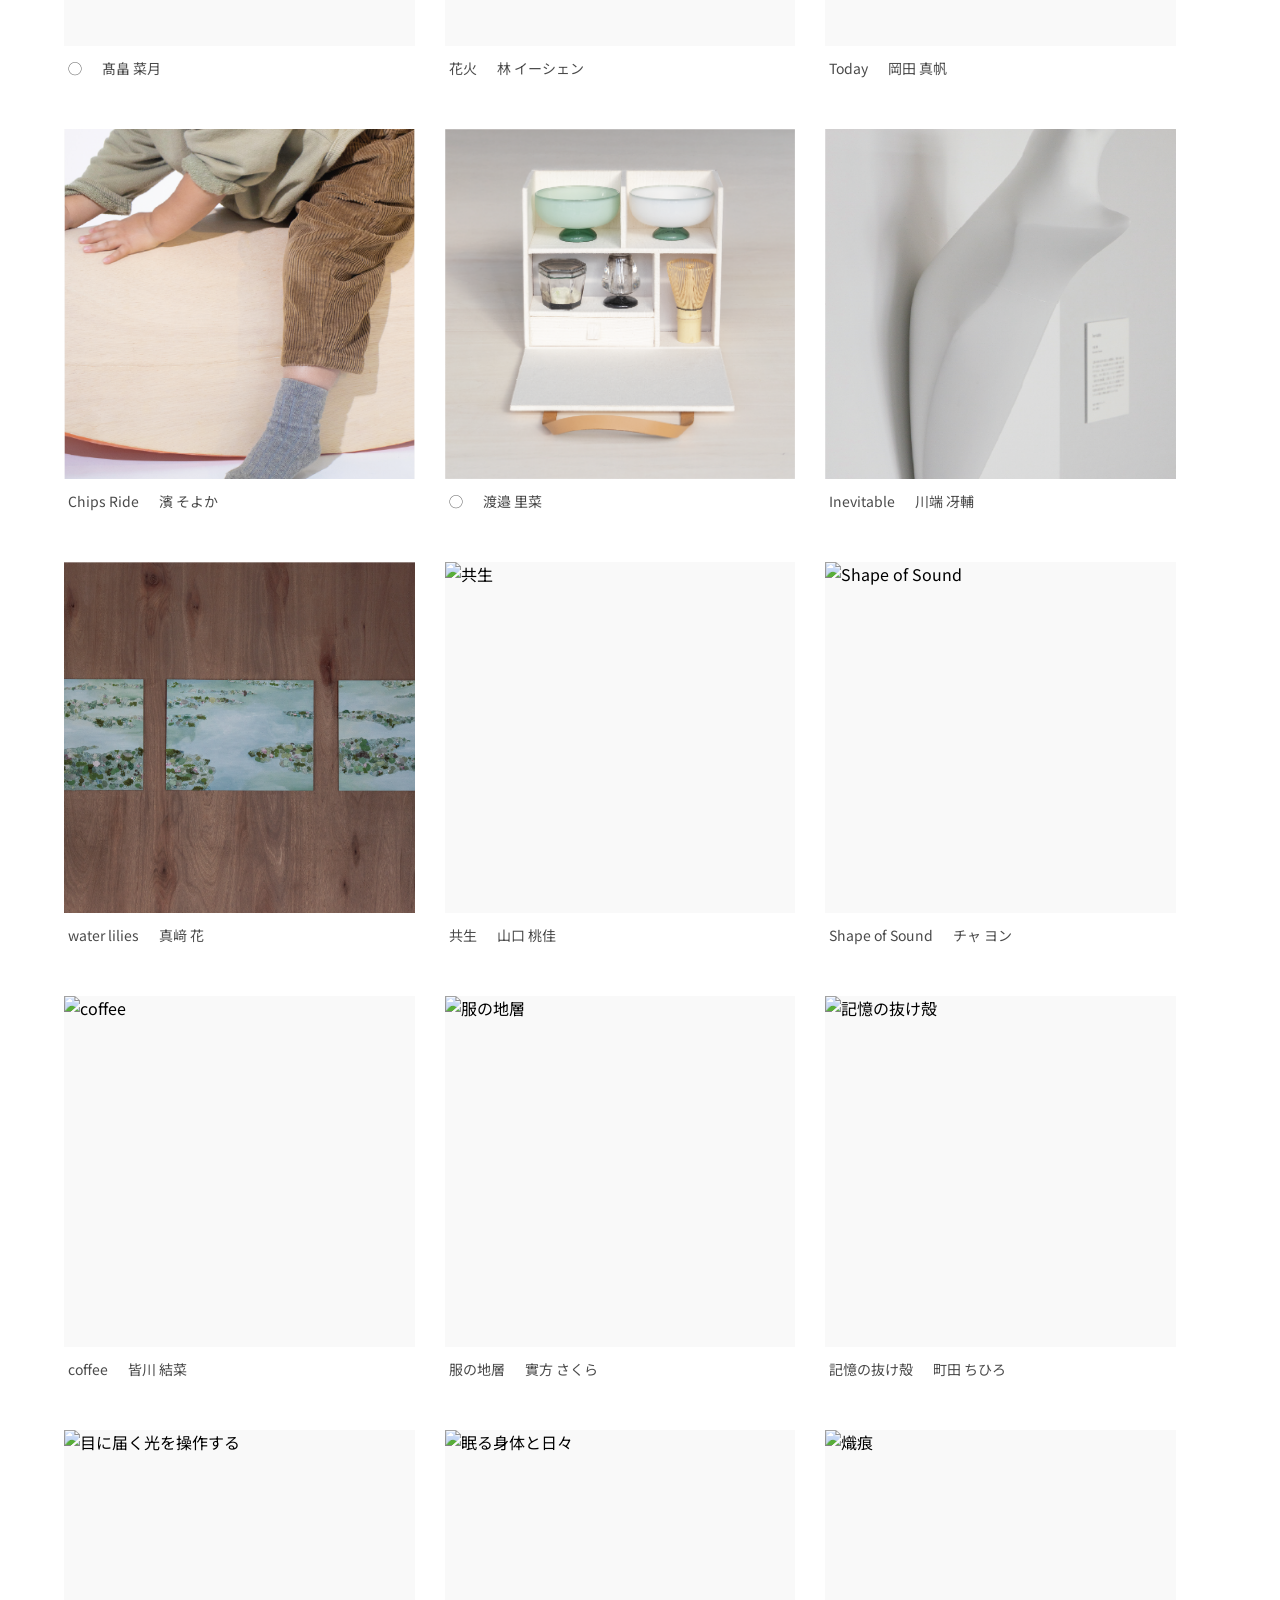
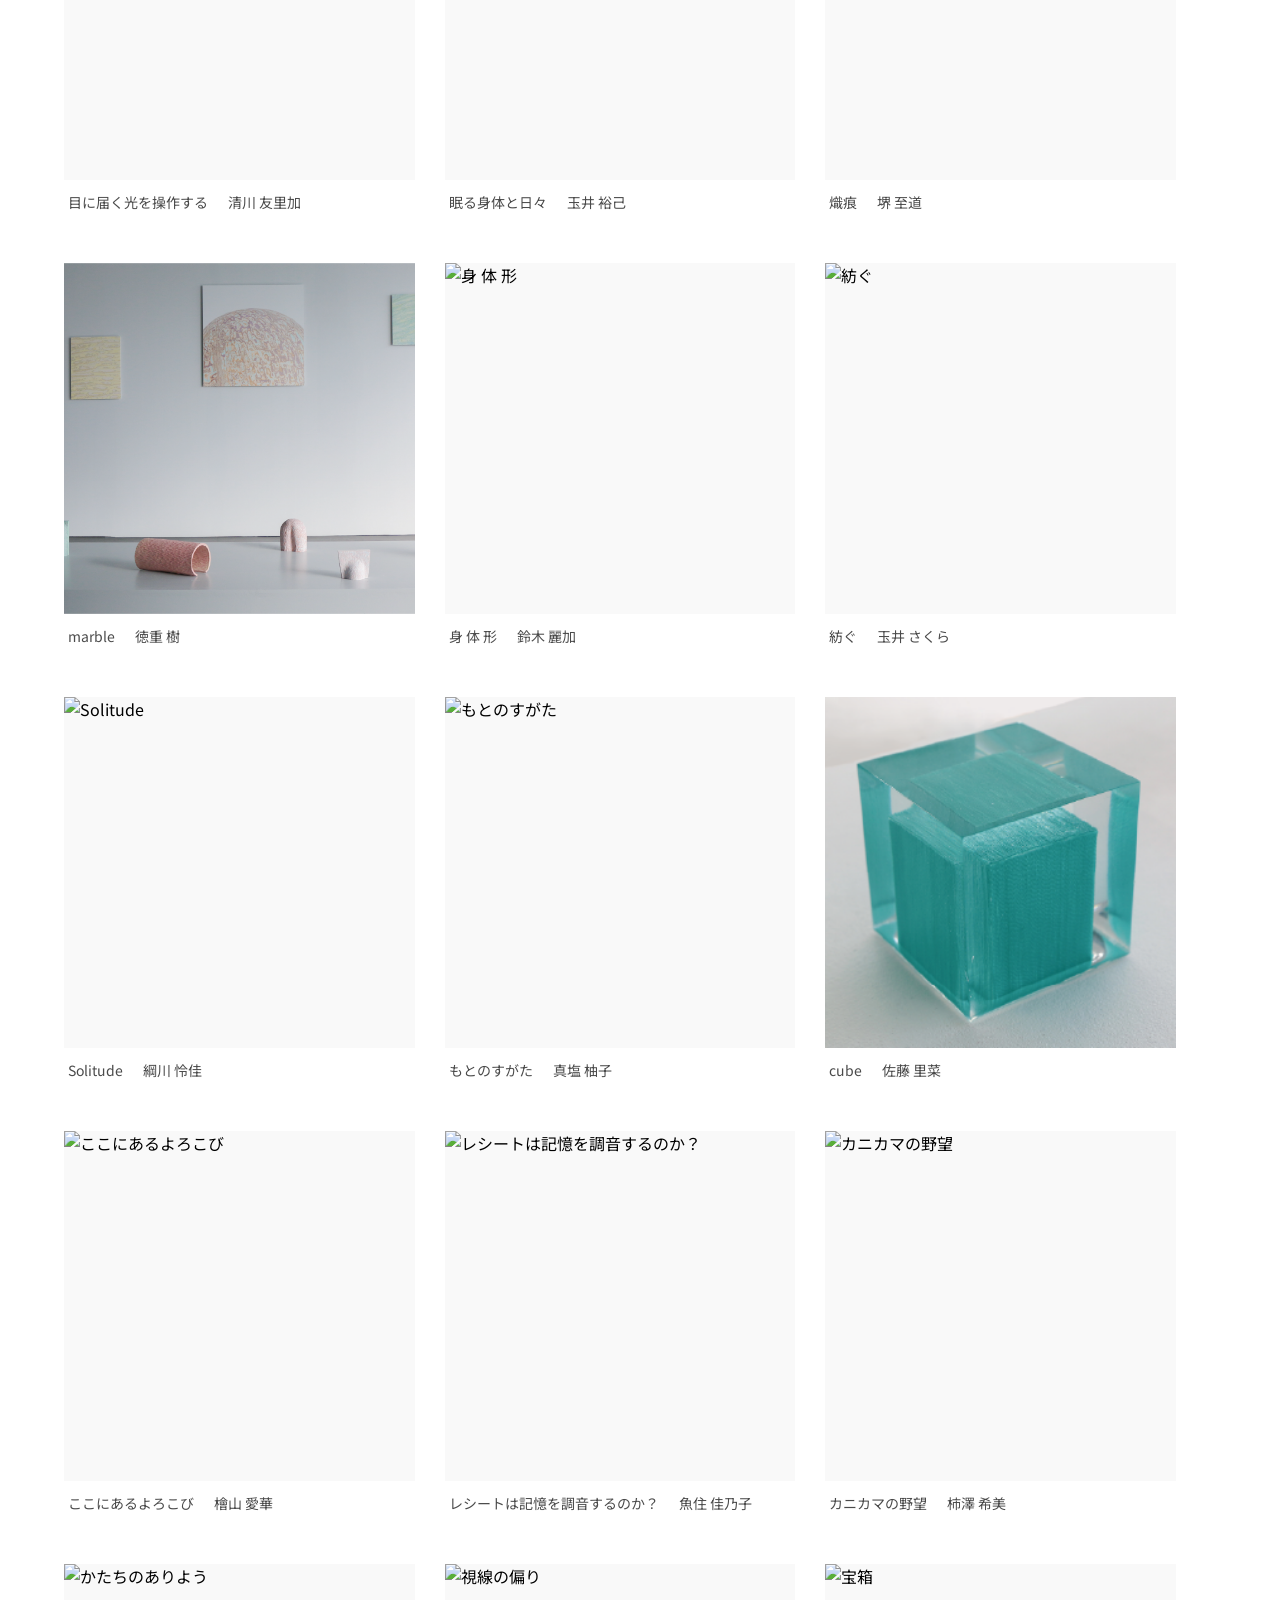
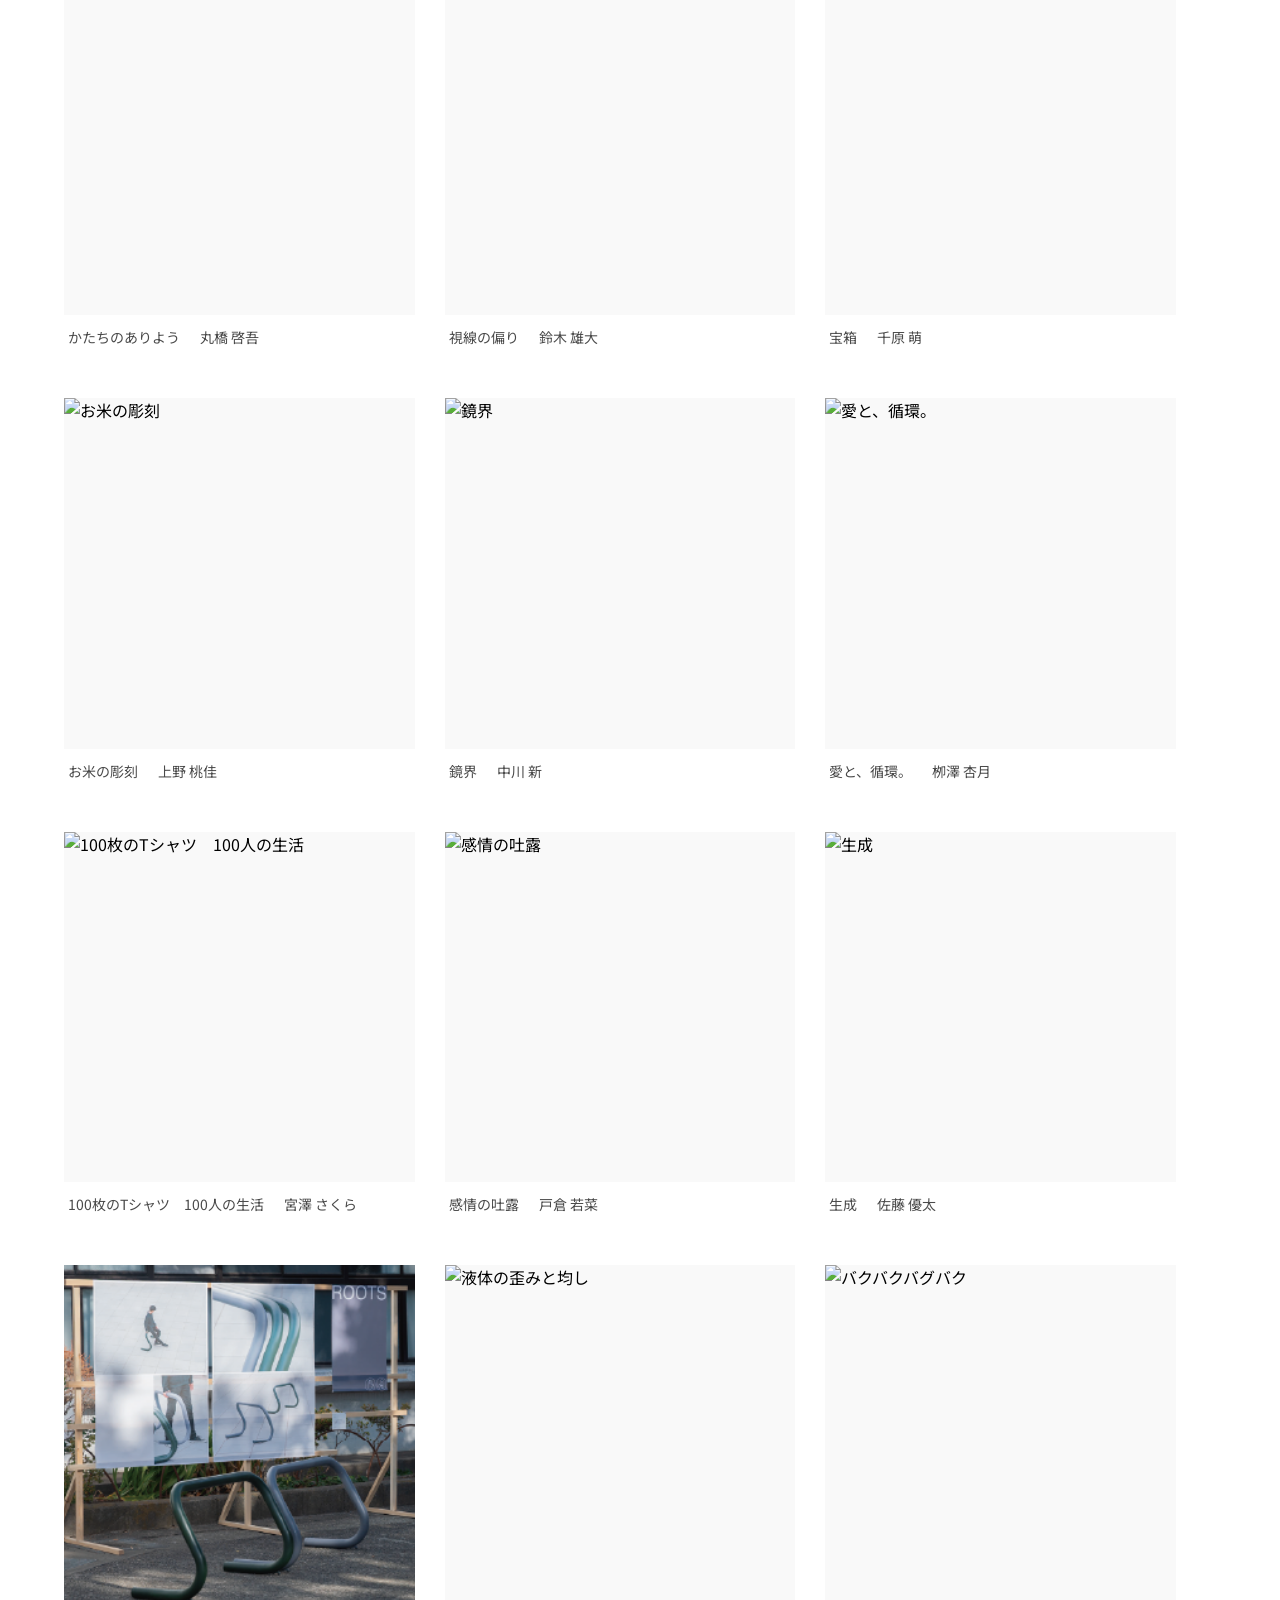
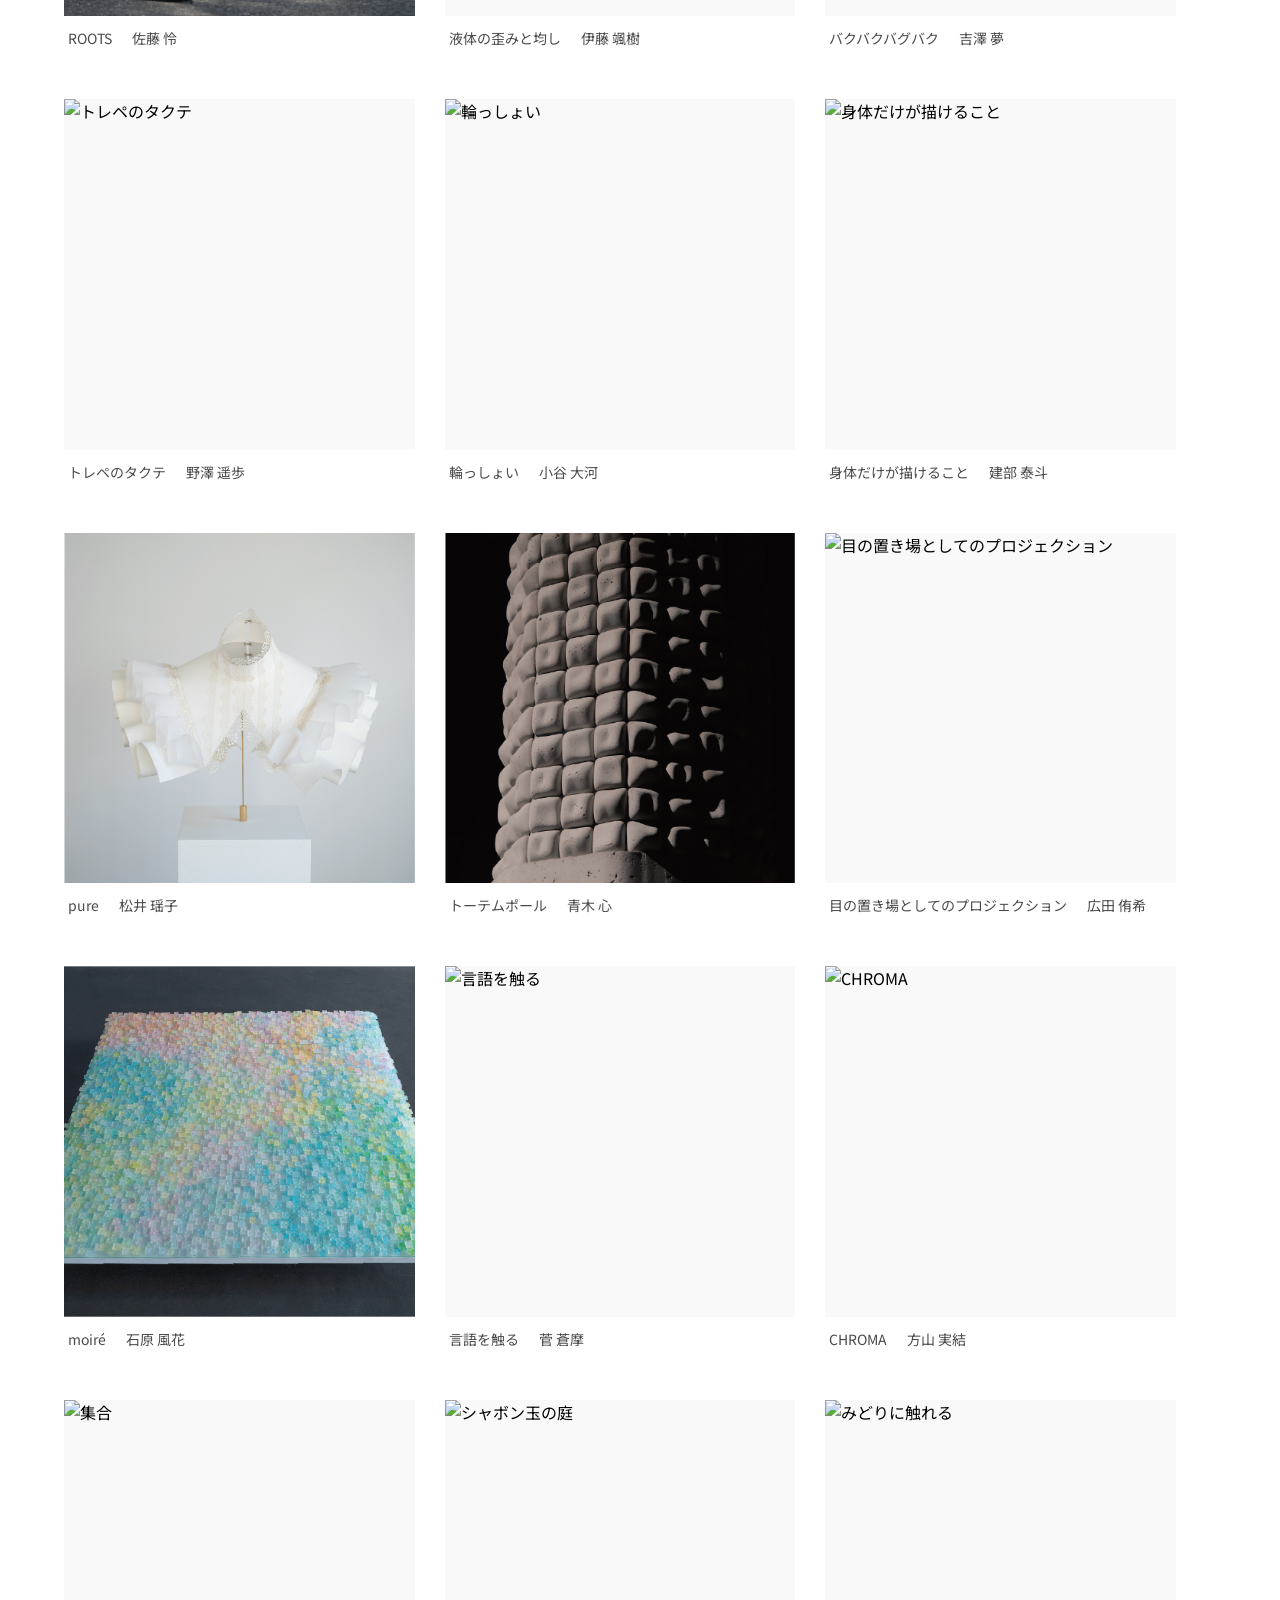
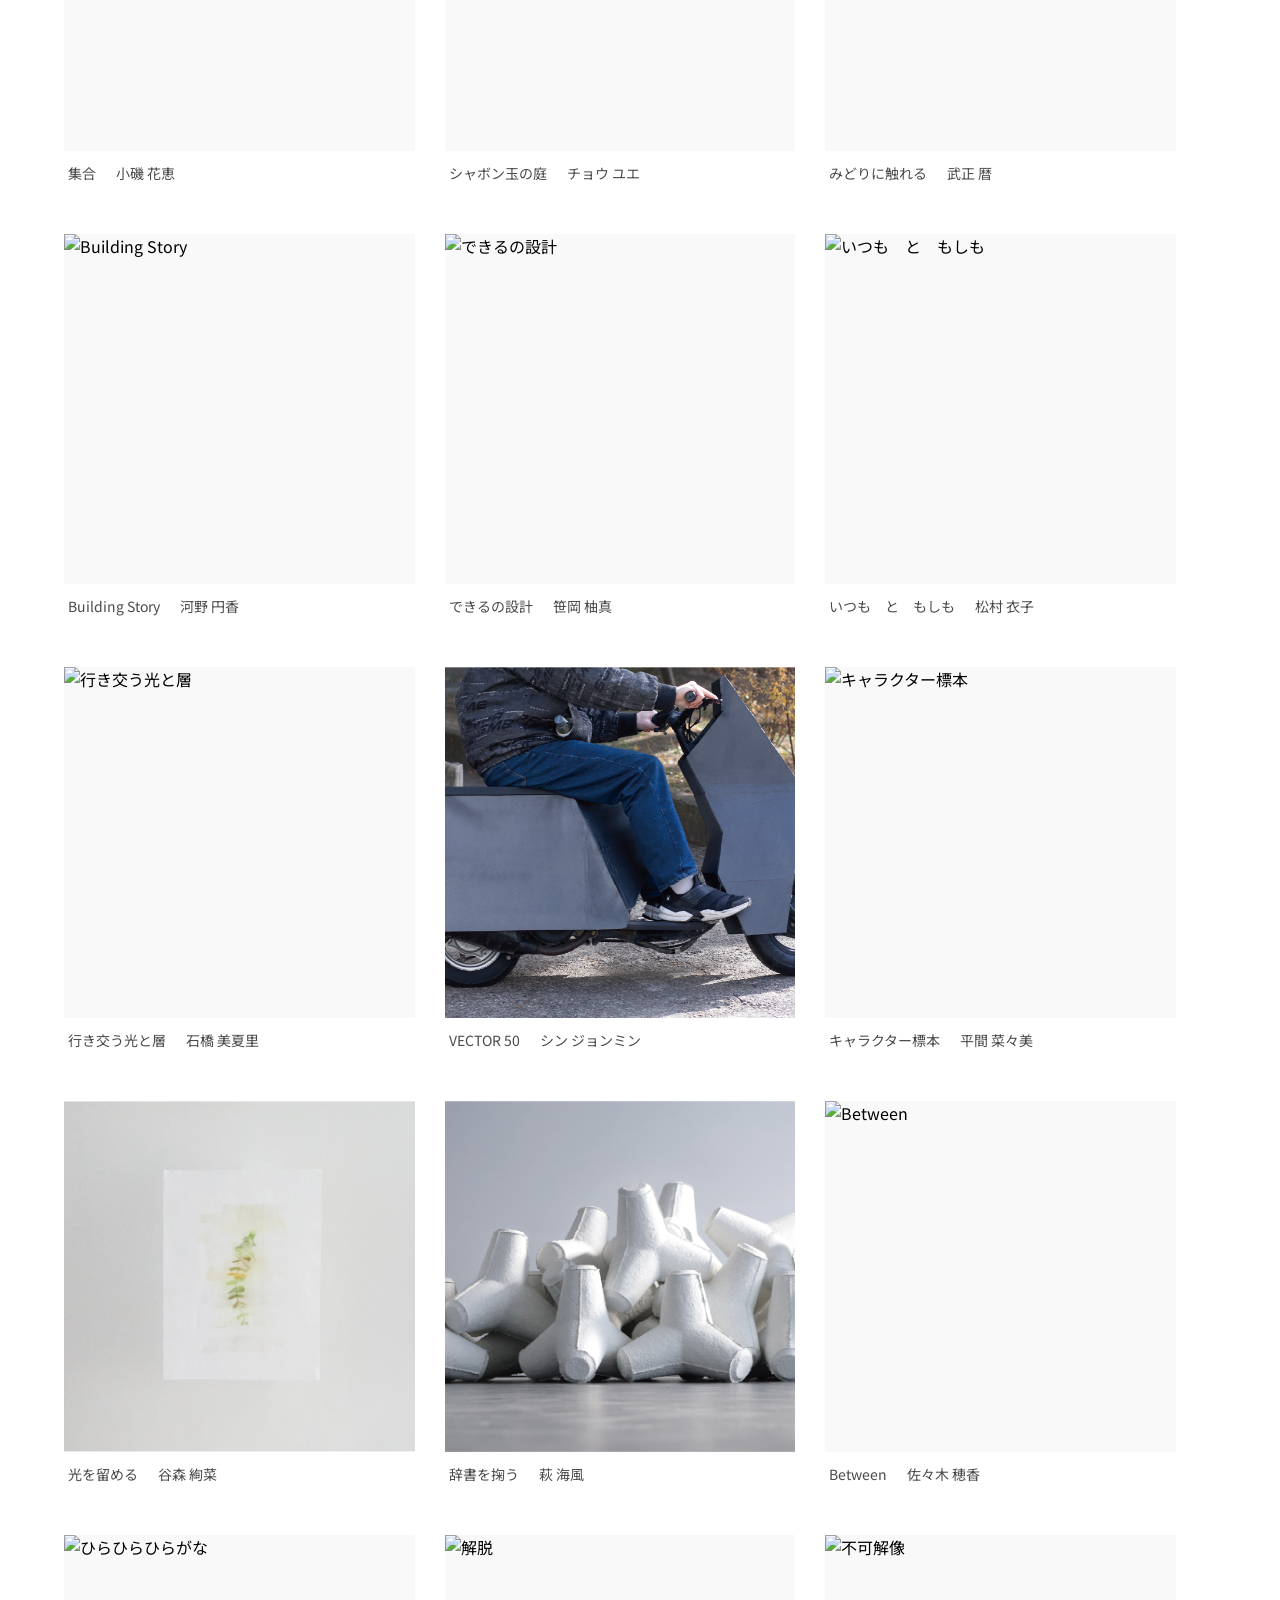
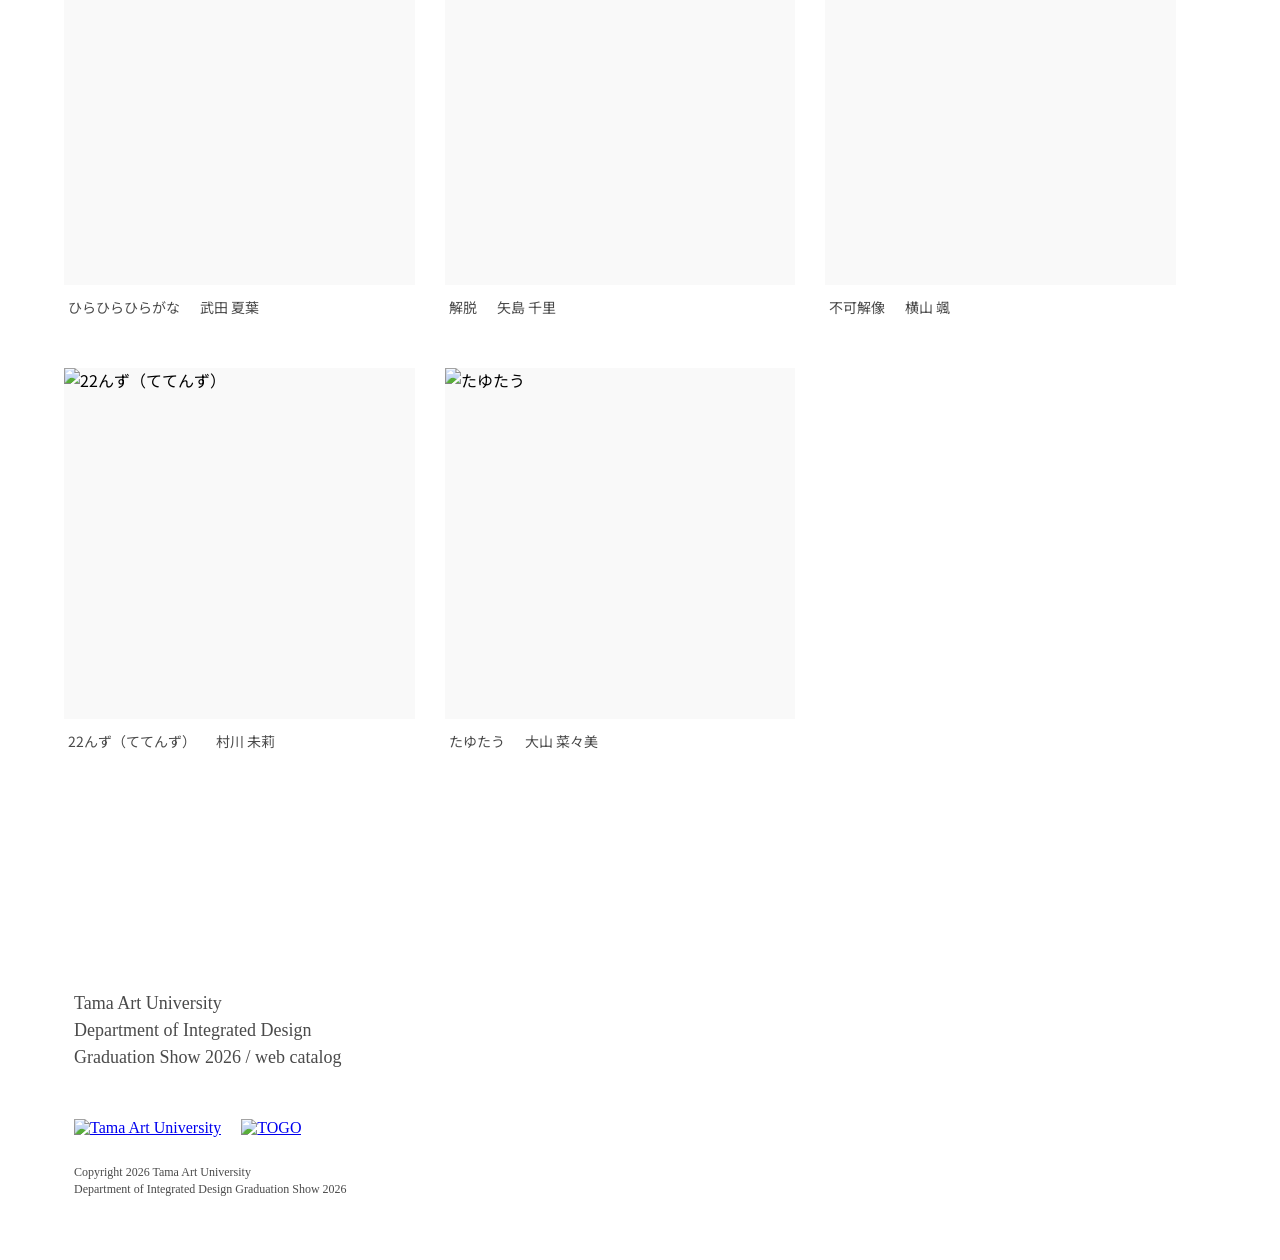
==== commit aac8de48: "本番データBDDF流し込み" ====
--- a/index.html
+++ b/index.html
@@ -4,6 +4,10 @@
     <meta charset="UTF-8">
     <meta name="viewport" content="width=device-width, initial-scale=1.0">
     <title>統合デザイン学科卒業・修了制作展2026 / web図録</title>
+    <link rel="stylesheet" href="https://cdn.jsdelivr.net/npm/yakuhanJPs/yakuhanJPs.min.css">
+    <link rel="preconnect" href="https://fonts.googleapis.com">
+    <link rel="preconnect" href="https://fonts.gstatic.com" crossorigin>
+    <link href="https://fonts.googleapis.com/css2?family=Noto+Sans+JP:wght@400;700&display=swap" rel="stylesheet">
     <link rel="stylesheet" href="common.css">
     <link rel="stylesheet" href="index.css">
     <link rel="stylesheet" href="tubu-float.css">
@@ -17,7 +21,6 @@
 
 <!---->
 
-<div class="app-container">
 
 
   <main class="main-window">
@@ -119,7 +122,6 @@
 
 
 
-</div>
 
 
 
--- a/common.css
+++ b/common.css
@@ -1,50 +1,26 @@
 
 
-html, body {
-  width: 100%;
-  height: 100%;
+html {
+  overflow-x: hidden;
+}
+body {
+  width: 100%;
+  /*height: 100%;/*これを消すとスクロールバーが出てくる*/
   margin: 0;
   padding: 0;
-  overflow-x: hidden; /* 横方向のはみ出しを隠す */
-  /*position: fixed;*/    /* iPhoneでの「引っ張り更新」などの余計な動きを止める（任意） */
-  font-family: "Times","Times New Roman","游ゴシック","游ゴシック体","Yu Gothic","YuGothic",serif;
-}
-
-
-/* 画面全体の器 */
-.app-container {
-  display: flex;         /* 横並びにする */
-  width: 100vw;          /* 画面の横幅いっぱい */
-  height: 100vh;         /* 画面の縦幅いっぱい（ここが重要！） */
-  overflow: hidden;      /* 画面全体がガタガタ動くのを防ぐ */
+  /*font-family: "Times","Times New Roman","游ゴシック","游ゴシック体","Yu Gothic","YuGothic",serif;*/
+  font-family: 'YakuHanJPs', 'Noto Sans JP', sans-serif;
+}
+body.menu-open, html:has(body.menu-open) {
+  overflow: hidden;
 }
 
 /* 左側のメイン窓 */
 .main-window {
   position: relative;
-  padding-top: 0;
-  margin-top: 0;
-  /*width: calc(100vw - 40px); /*サイドバーの幅を変えたらここも買えること*/
-  flex: 1; /* 残りの幅を全て使用する指示 */
-  height: 100%;          /* 親（container）と同じ高さにする */
-  overflow-y: auto;      /* 中身が溢れたら、この窓の中だけでスクロールさせる */
-  overflow-x: hidden;
-  z-index: 1;         /* サイドバーより低い数字 */
-  -webkit-overflow-scrolling: touch; /* iPhoneでヌルヌル動かすための設定 */
-  background-color: #fff;
-
-  /* --- スクロールバーを隠す設定 --- */
-  -ms-overflow-style: none;    /* IE, Edge用 */
-  scrollbar-width: none;       /* Firefox用 */
-
-  display: flex;
-  flex-direction: column;
-  align-items: stretch;
-}
-
-/* Chrome, Safari, iPhone用 */
-.main-window::-webkit-scrollbar {
-  display: none;
+  width: 100%;
+  z-index: 1;
+  background-color: transparent;
 }
 
 
@@ -147,8 +123,8 @@
   justify-content: flex-start; /* 縦軸では中央揃えにしない */
   
   pointer-events: auto;
-  font-family: "Times","Times New Roman","游ゴシック","游ゴシック体","Yu Gothic","YuGothic",sans-serif;
-  box-sizing: border-box;
+  /*font-family: "Times","Times New Roman","游ゴシック","游ゴシック体","Yu Gothic","YuGothic",serif;*/
+  font-family: 'YakuHanJPs', 'Noto Sans JP', sans-serif;  box-sizing: border-box;
   position: relative;
 }
 /* 開いた時だけ中身を出す */
@@ -312,7 +288,8 @@
 .work-grid {
   display: grid;
   gap: 30px;
-  font-family: "游ゴシック","游ゴシック体","Yu Gothic","YuGothic",sans-serif;
+  /*font-family: "Times","Times New Roman","游ゴシック","游ゴシック体","Yu Gothic","YuGothic",serif;*/
+  font-family: 'YakuHanJPs', 'Noto Sans JP', sans-serif;
   box-sizing: border-box;
 }
 
@@ -348,7 +325,8 @@
   font-size: 14px;
   color: #4a4a4a;
   padding: 0 5px; /* 少しだけ内側に寄せる */
-  font-family: "游ゴシック","游ゴシック体","Yu Gothic","YuGothic",sans-serif;
+  /*font-family: "Times","Times New Roman","游ゴシック","游ゴシック体","Yu Gothic","YuGothic",serif;*/
+  font-family: 'YakuHanJPs', 'Noto Sans JP', sans-serif;
   flex-wrap: wrap;
   line-height: 1.5;
   transition: color 0.3s ease;
--- a/index.css
+++ b/index.css
@@ -1,10 +1,12 @@
+
 
 
 
 
 
 .filter-tags {
-  font-family: "游ゴシック","游ゴシック体","Yu Gothic","YuGothic",sans-serif;
+  /*font-family: "Times","Times New Roman","游ゴシック","游ゴシック体","Yu Gothic","YuGothic",serif;*/
+  font-family: 'YakuHanJPs', 'Noto Sans JP', sans-serif;
   font-size: 12px;
   color: #888;
   display: flex;
@@ -68,7 +70,8 @@
 
 }
 .web-title .titletext{
-    font-family: "游ゴシック","游ゴシック体","Yu Gothic","YuGothic",sans-serif;
+  /*font-family: "Times","Times New Roman","游ゴシック","游ゴシック体","Yu Gothic","YuGothic",serif;*/
+  font-family: 'YakuHanJPs', 'Noto Sans JP', sans-serif;
     font-size: 12px;
     color: #4a4a4a;
     margin: 20px 0 60px 0;
@@ -116,6 +119,9 @@
   #project-tags, #material-tags {
     display: flex;
     flex-wrap: wrap;
+  }
+  .filter-tags-wrapper{
+      margin-left: 0px;
   }
   .filter-tags{
     margin-left: 5px;
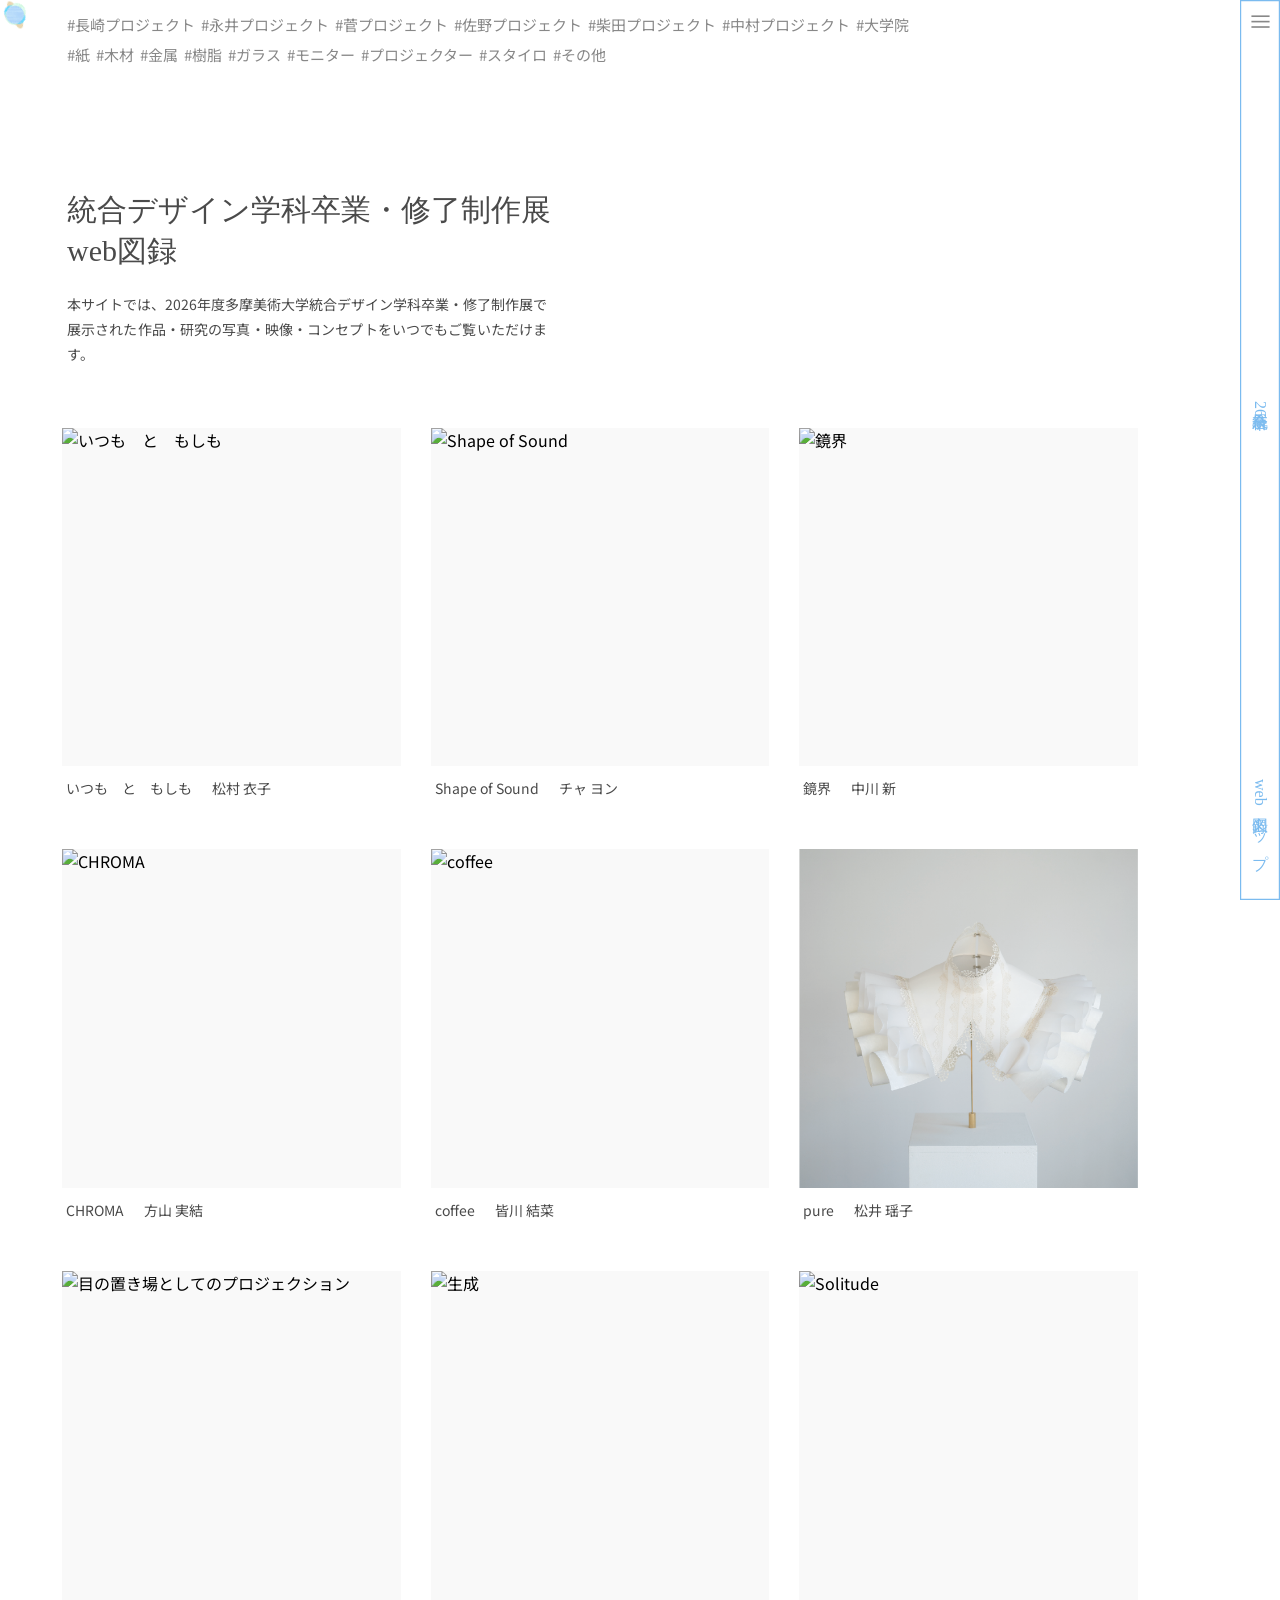
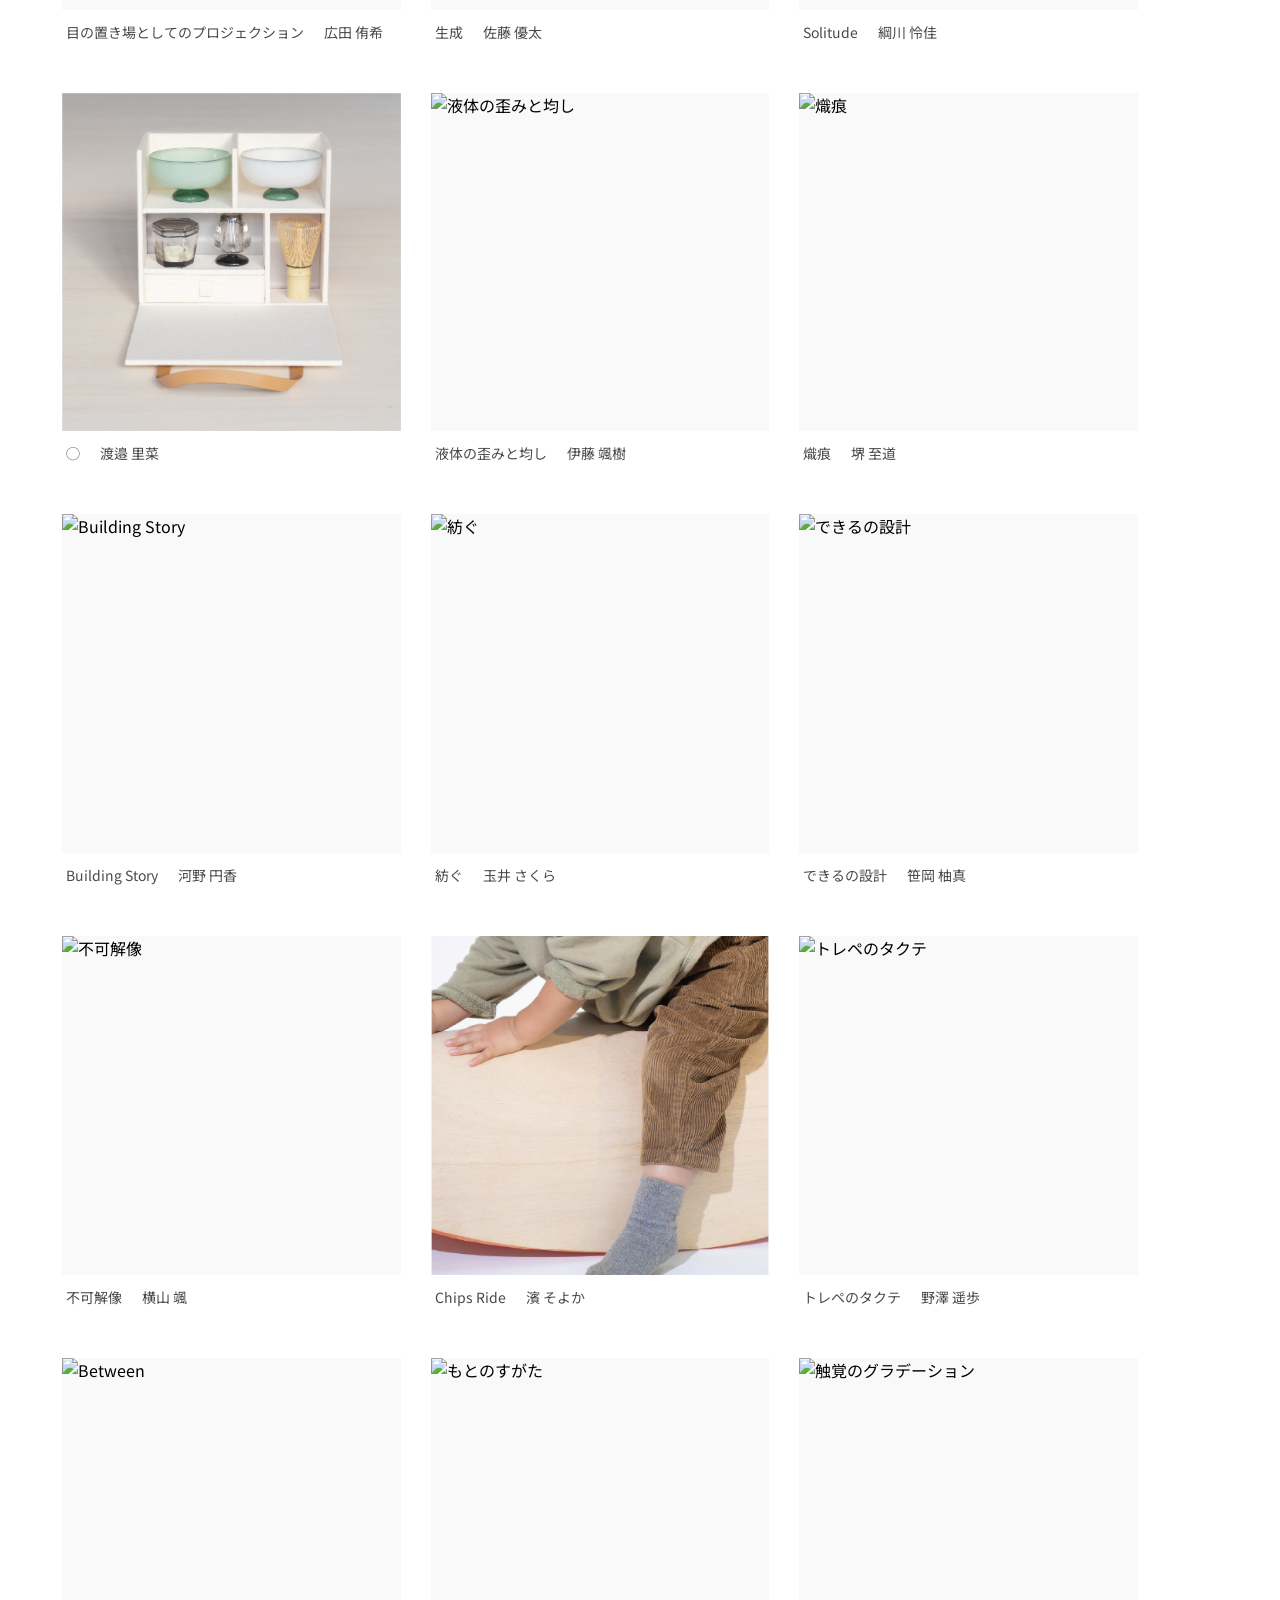
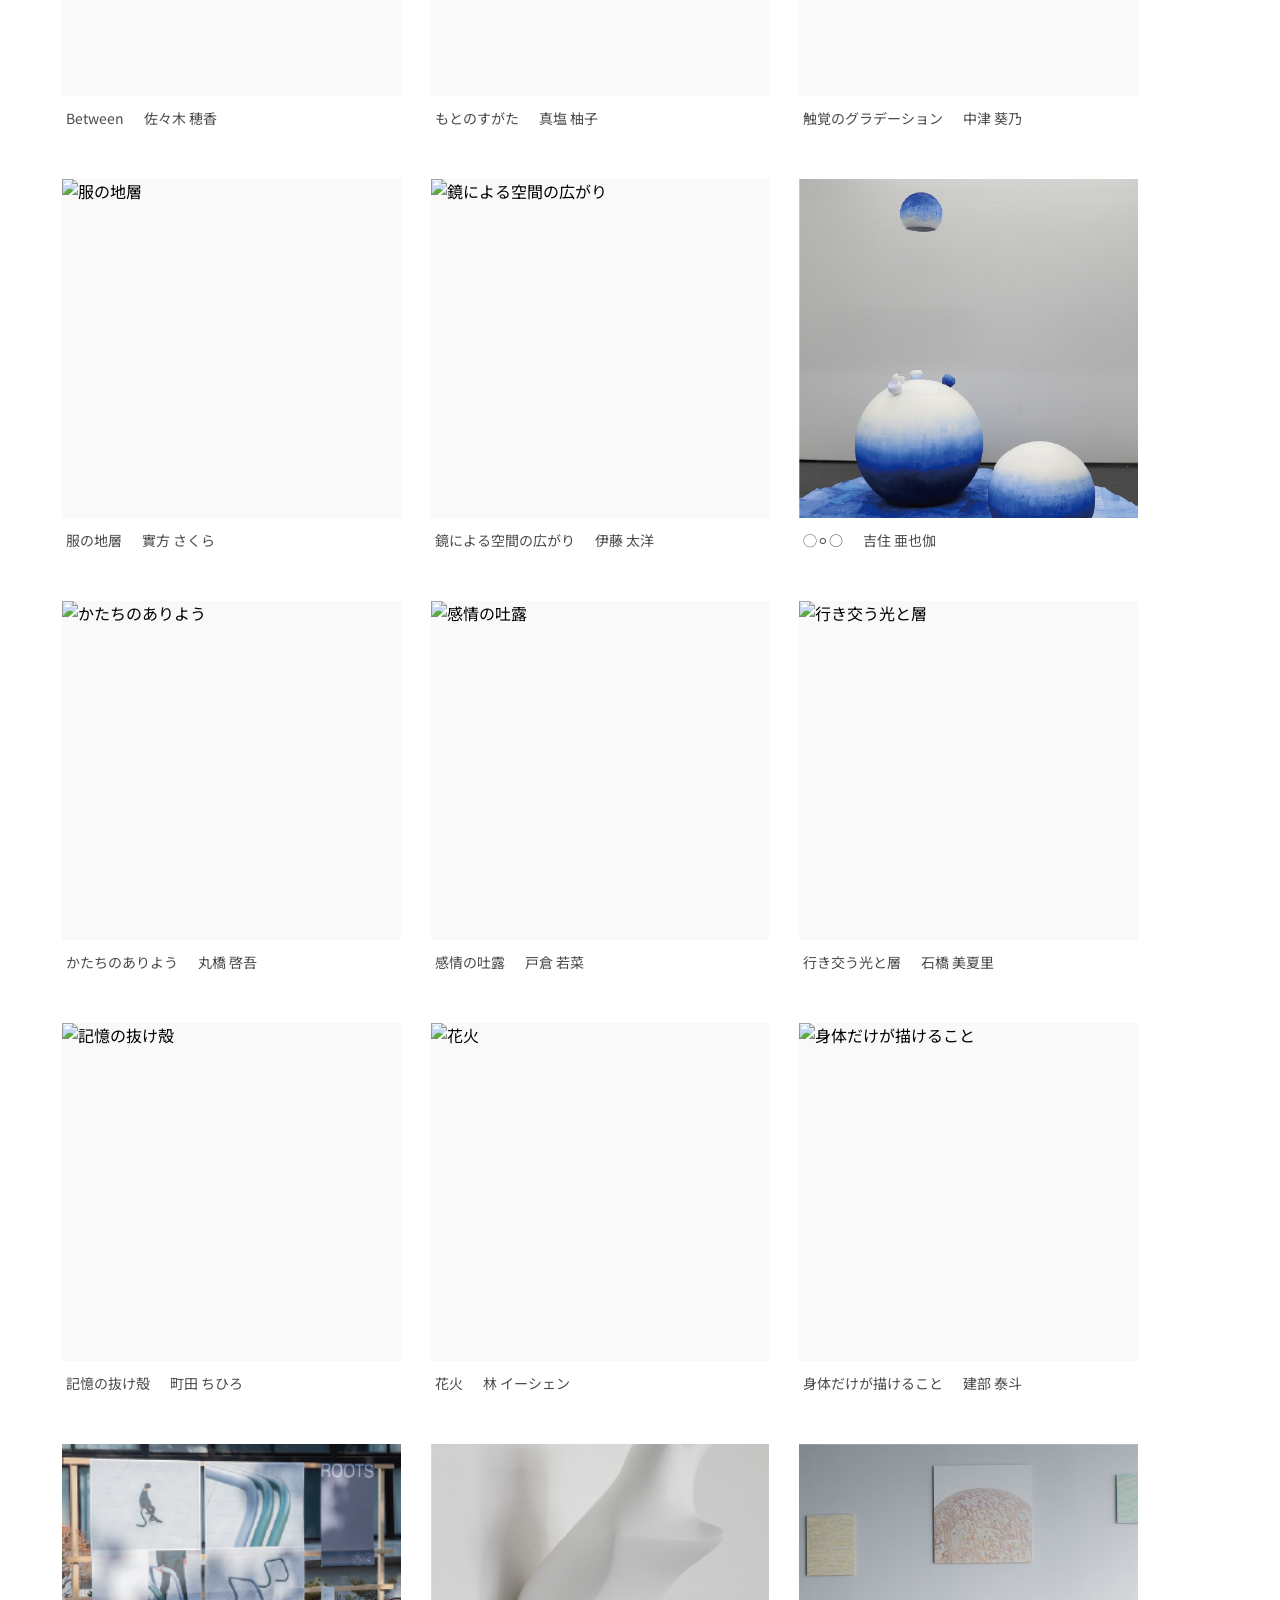
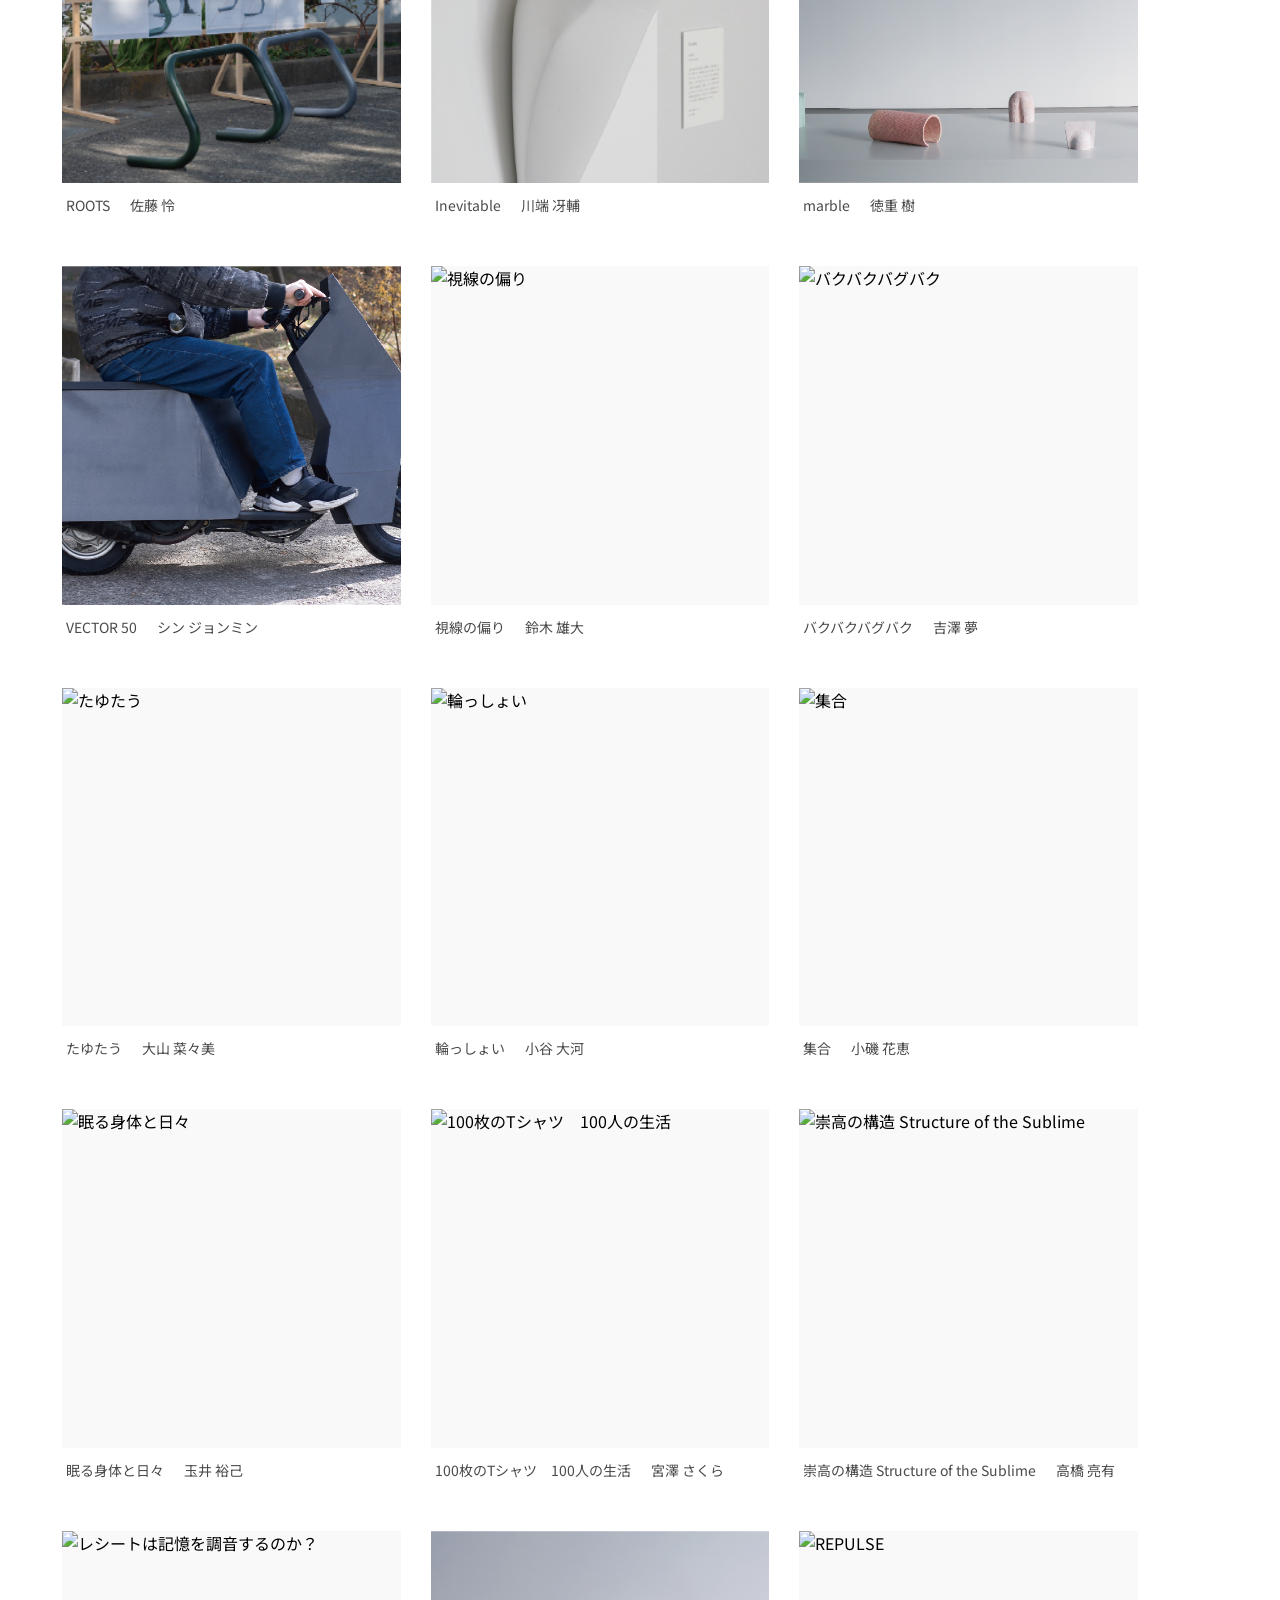
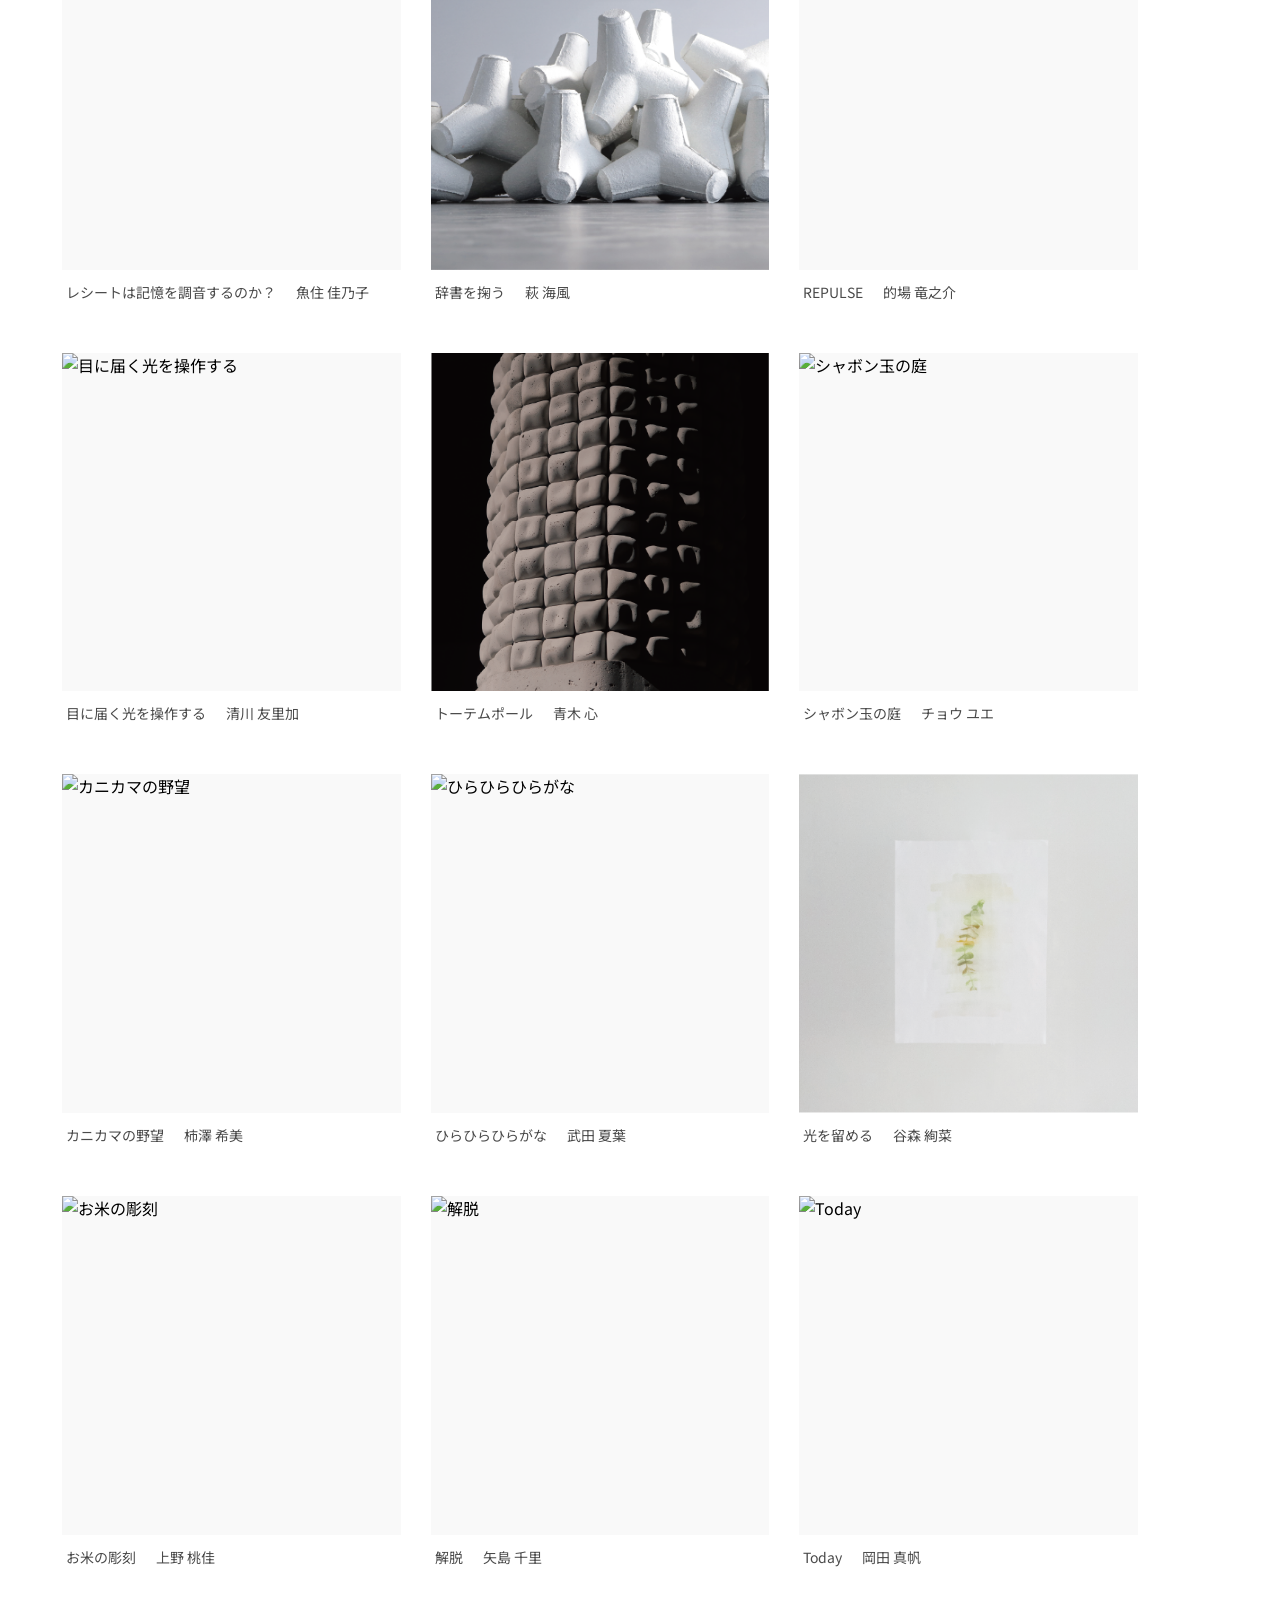
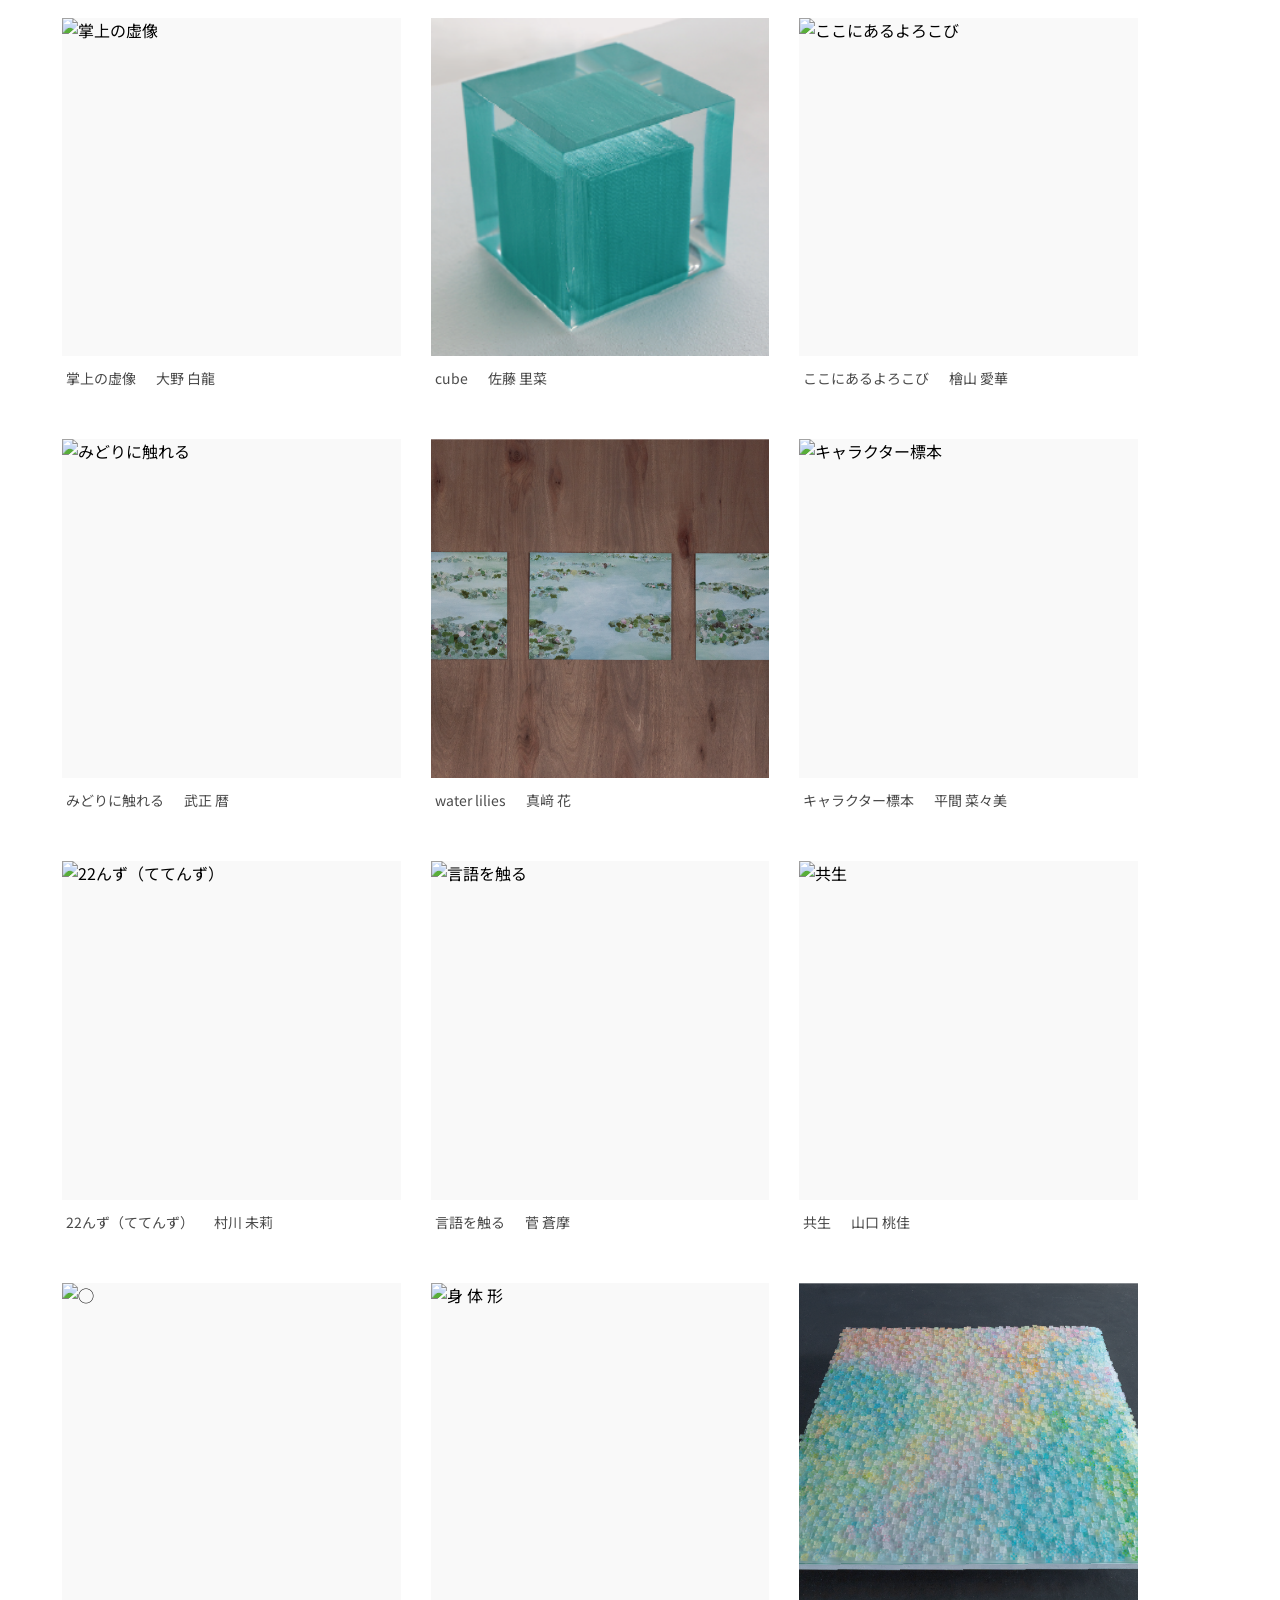
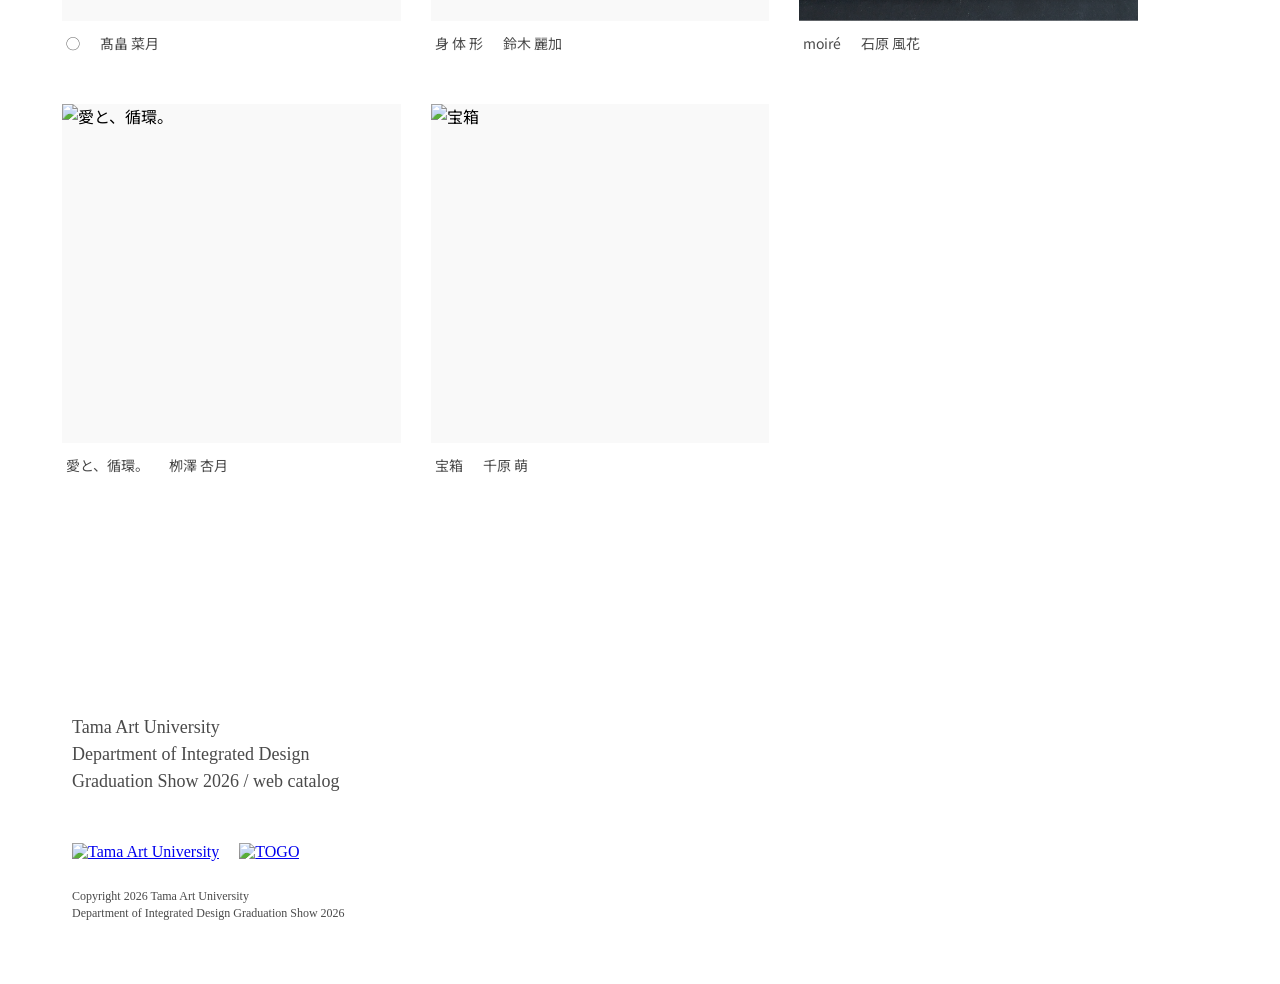
==== commit c69d851b: "更新サイドバーの表示対応" ====
--- a/index.html
+++ b/index.html
@@ -22,6 +22,7 @@
 <!---->
 
 
+<div class="page-wrapper">
 
   <main class="main-window">
     <div class="content-wrapper">
@@ -119,7 +120,7 @@
 
 </nav>
 
-
+</div>
 
 
 
--- a/common.css
+++ b/common.css
@@ -2,25 +2,46 @@
 
 html {
   overflow-x: hidden;
+  -ms-overflow-style: none;
+  scrollbar-width: none;
 }
 body {
   width: 100%;
-  /*height: 100%;/*これを消すとスクロールバーが出てくる*/
+  /*height: 100%;*/
   margin: 0;
   padding: 0;
   /*font-family: "Times","Times New Roman","游ゴシック","游ゴシック体","Yu Gothic","YuGothic",serif;*/
   font-family: 'YakuHanJPs', 'Noto Sans JP', sans-serif;
+  -ms-overflow-style: none;
+  scrollbar-width: none;
 }
 body.menu-open, html:has(body.menu-open) {
   overflow: hidden;
 }
+body::-webkit-scrollbar {
+  display: none;
+}
+html::-webkit-scrollbar {
+  display: none;
+}
+/* htmlがスクロール要素になっているので、bodyとhtml両方にスクロールを出ないように指定する */
+
+
+.page-wrapper {
+  display: flex;
+  min-height: 100vh;
+  position: relative;
+}
+
+
 
 /* 左側のメイン窓 */
 .main-window {
   position: relative;
-  width: 100%;
+  width: calc(100% - 40px);
   z-index: 1;
   background-color: transparent;
+  flex: 1;
 }
 
 
@@ -31,29 +52,31 @@
 /* 3/24を受けて、サイドバーについて、メニューを開いていない時はサイドバーのエリア越しに背後をスクロールできるようにする */
 .side-bar {
   width: 40px;
-  height: 100dvh;  /* safariでは下にあるUIで文字が隠れたりするので、動的ビューポートの高さ(dynamic viewport height)を指定 */
-  right: 0;
+  /* height: 100dvh;  /* safariでは下にあるUIで文字が隠れたりするので、動的ビューポートの高さ(dynamic viewport height)を指定 */
+  height: 100vh;
   top: 0;
   background-color: transparent;
   box-shadow: none;
   /*flex-shrink: 0;        /* 画面が狭くなってもバーが潰れないようにする */
 
-  position: fixed;
+  position: sticky;
   display: flex;
   align-items: center;
   justify-content: center;
   z-index: 700;
+  align-self: flex-start;
 
   pointer-events: none; /* サイドバーの初期状態を、指が通り抜ける設定にするため、autoではなくnoneへ */
   touch-action: none; /* このエリアでのスクロールをブラウザに無視させる */
 
   box-sizing: border-box; /* paddingを幅に含める */
   /*transition: width 0.4s ease;*/
+  flex-shrink: 0;
 }
 .side-bar.is-open {
   width: 100vw;
   background-color: #fff;
-  box-shadow: inset 0 0 0 3px #add8e6;
+  box-shadow: inset 0 0 0 1.2px #7bbbef;
   /*padding-right: 40px; /* 右側のバーの幅分、内側に押し戻す */
   pointer-events: auto; /* 開いているときは操作可能にするため追加 */
   overflow-y: auto;
@@ -67,7 +90,7 @@
 /* 縦書きテキスト */
 .vertical-text {
   writing-mode: vertical-rl;
-  color: #add8e6;
+  color: #7bbbef;
   font-family: "Times","Times New Roman","游明朝体","游明朝","Yu Mincho","YuMincho",serif;
   white-space: nowrap;   /* 改行を防ぐ */
 
@@ -103,9 +126,9 @@
   align-items: center; /*横方向(幅の中央)に揃える*/
   box-sizing: border-box;
   pointer-events: none;
-  padding: 10px 0 calc(15px + env(safe-area-inset-bottom)) 0;
-
-  box-shadow: inset 0 0 0 1px #add8e6;  /* イラレの「線の位置：内側」と同じ挙動。4つ目の数値は線の広がりを指定 */
+  padding: env(safe-area-inset-top) 0  max(calc(15px + env(safe-area-inset-bottom)), 34px) 0;
+
+  box-shadow: inset 0 0 0 1.2px #7bbbef;  /* イラレの「線の位置：内側」と同じ挙動。4つ目の数値は線の広がりを指定 */
   background-color: #fff; /* 閉じている時の白い帯 */
 }
 /* メニュー画面の時のみ、サイドバー横幅分を引くのではなく画面全体を用いて文字情報を配置 */
@@ -363,7 +386,7 @@
   left: 0;
   width: 100%;
   height: 100%;
-  background-color: #00aeef; /* 色指定*/
+  background-color: #00bbff; /* 色指定*/ /* #00bbffa7 */
   opacity: 0;             /* 初期状態は透明 */
   mix-blend-mode: screen; /* 画像と色を「スクリーン」でブレンド（白い部分が青く光る） */
   transition: opacity 0.3s ease; /* 青くなるのをスムーズにする */
@@ -378,7 +401,7 @@
 @media (hover: hover) {
 /* 4. リンク（親）にホバーした時、中のオーバーレイ（子）を表示する */
 .work-item-link:hover .work-thumbnail::after {
-  opacity: 1; /* ホバー時は青い層を重ねる */
+  opacity: 0.7; /* ホバー時は青い層を重ねる */
 }
 .work-item-link:hover .work-info{
   color: magenta;
@@ -403,7 +426,7 @@
 
 /* スマホなどタップ操作系での反応の試作(ホバーなどとケンカするなら消す。代わりに上のactiveを復活) */
 .work-item-link:active .work-thumbnail::after{
-  opacity: 0.5;
+  opacity: 0.6;
   transition: 0s;
 }
 .work-thumbnail::after{
